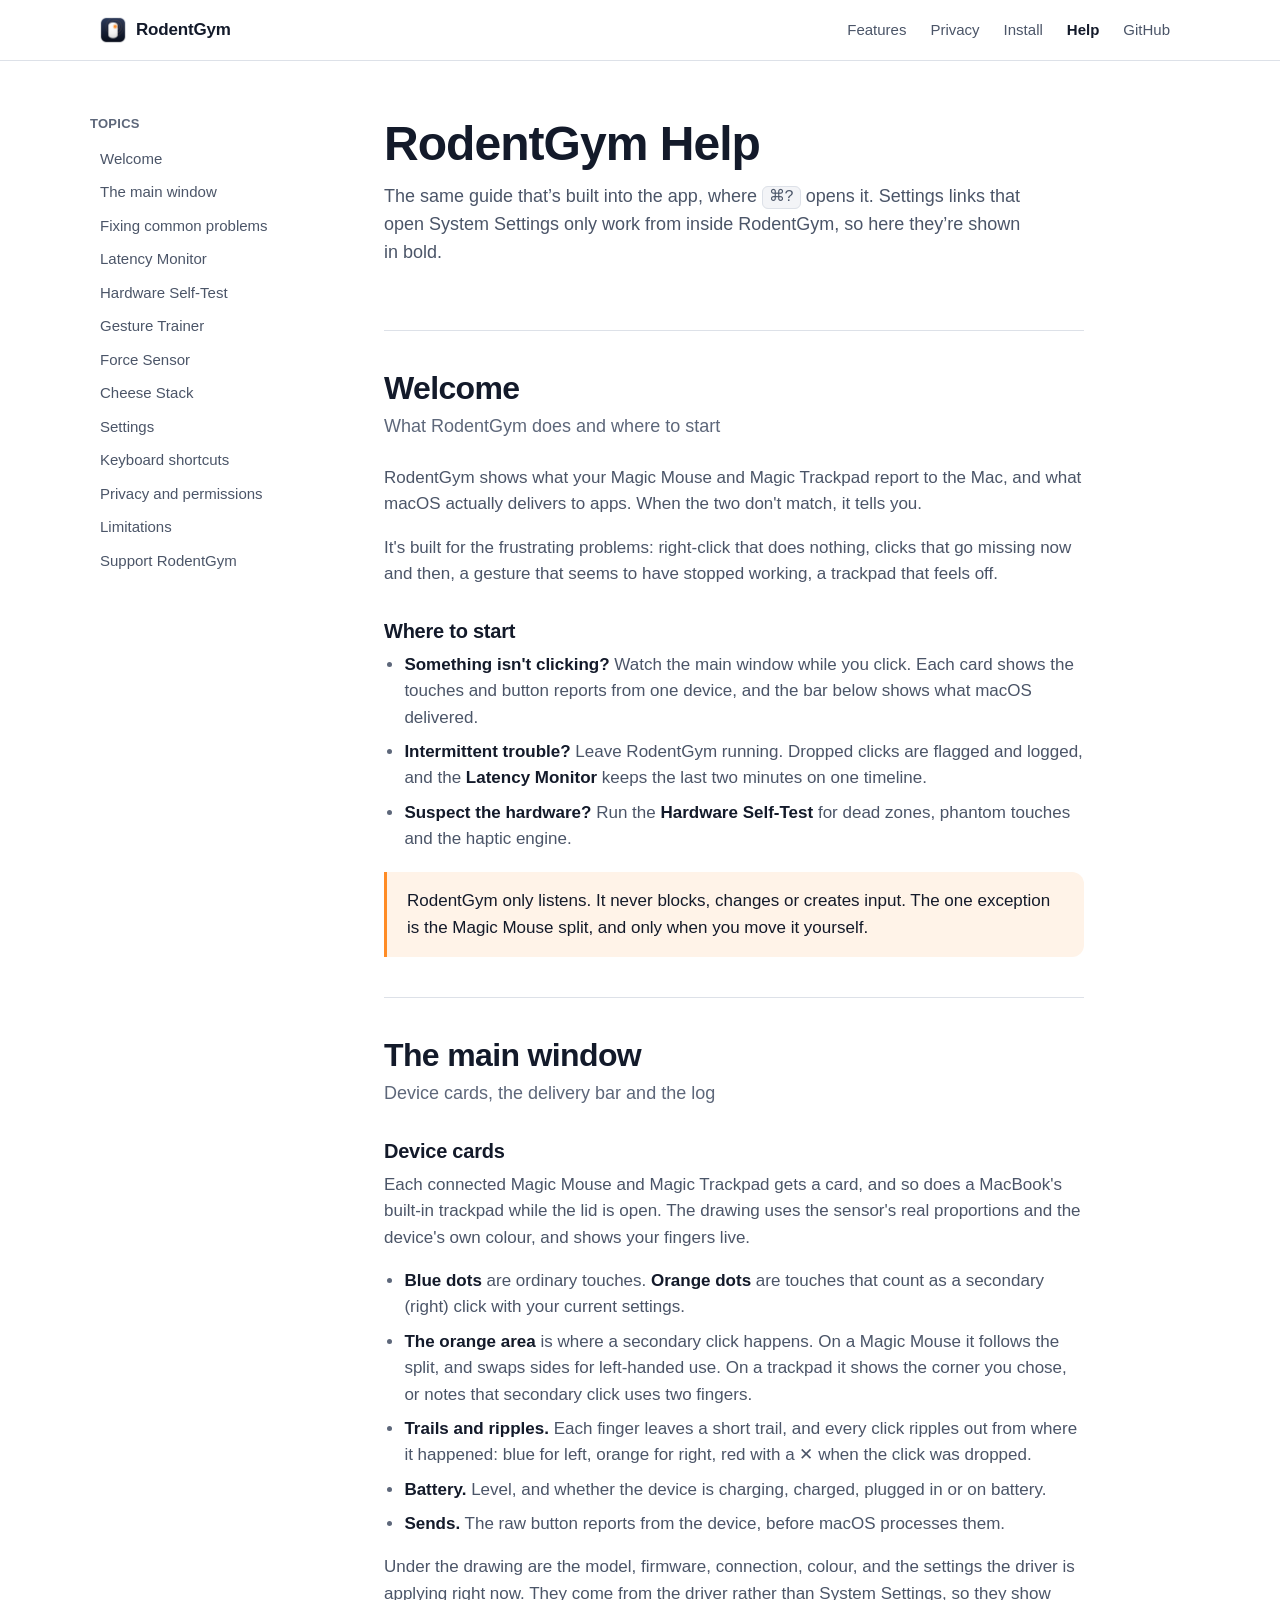
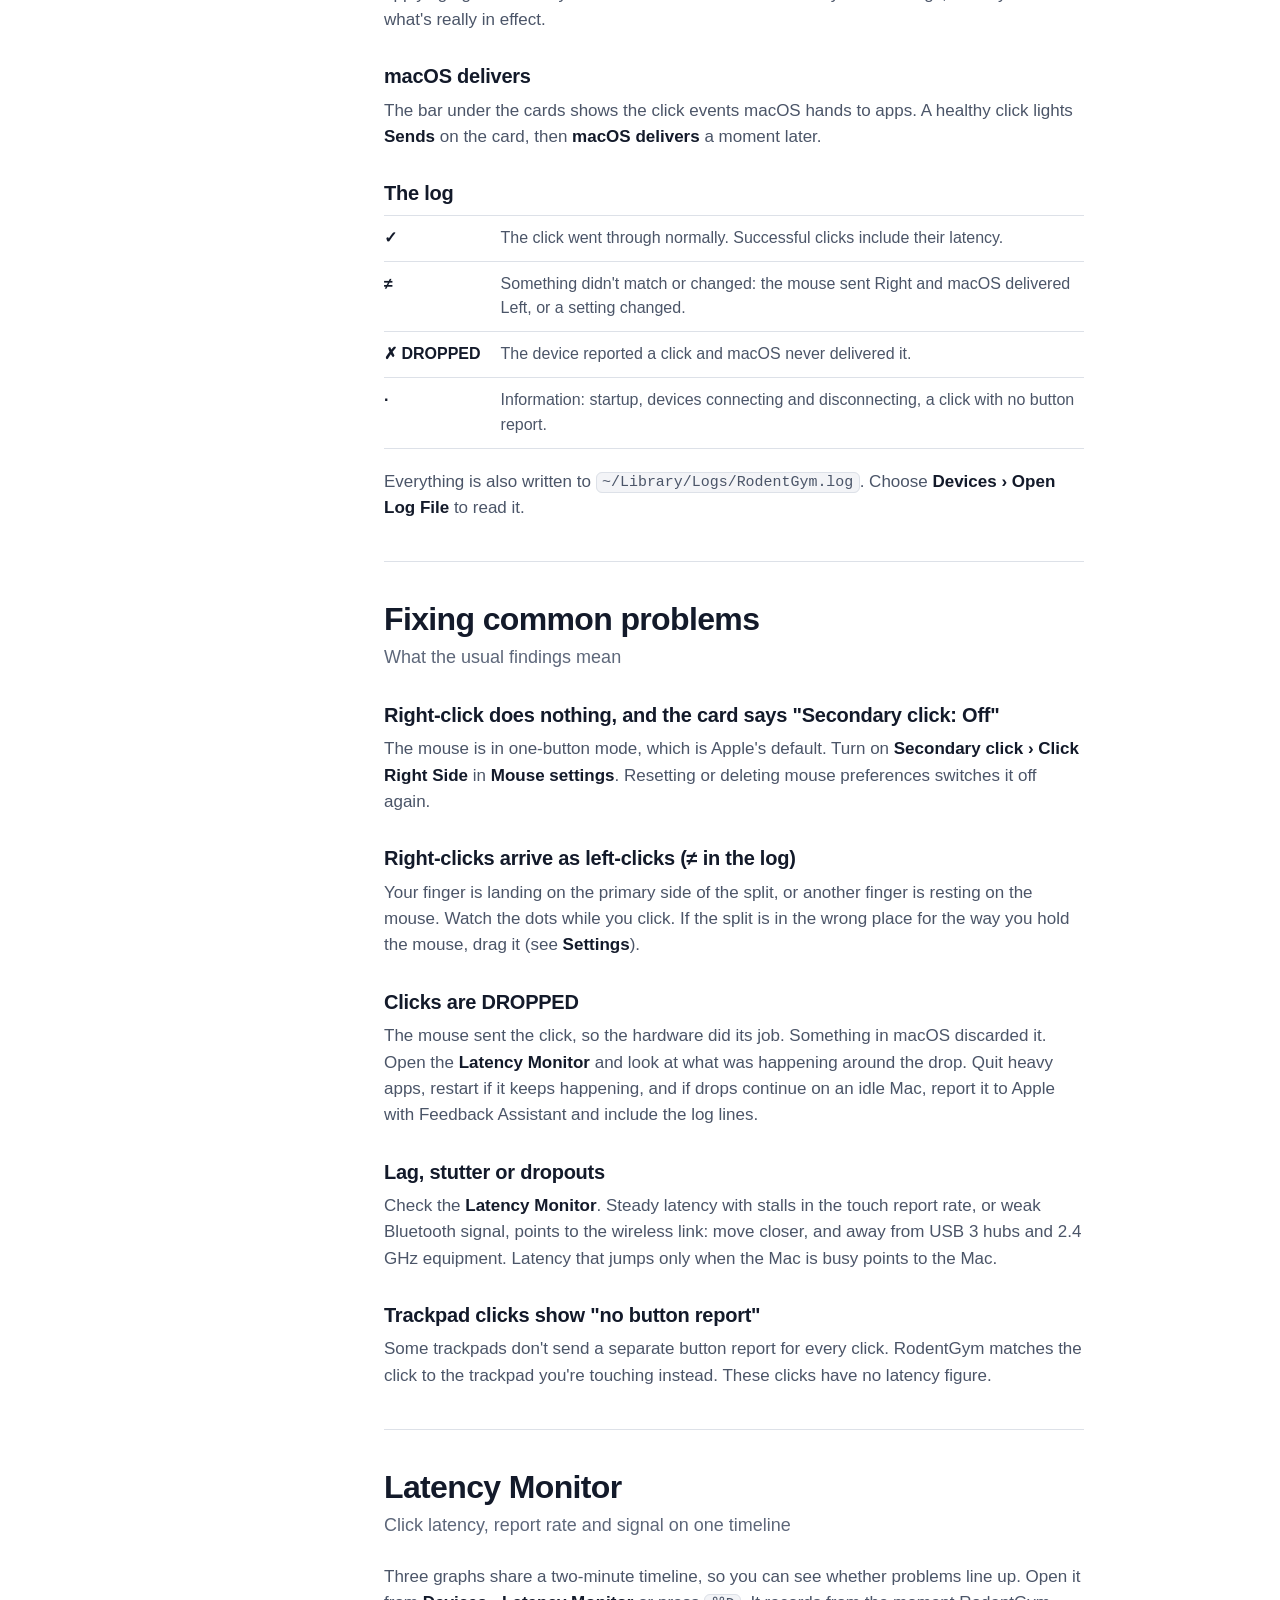
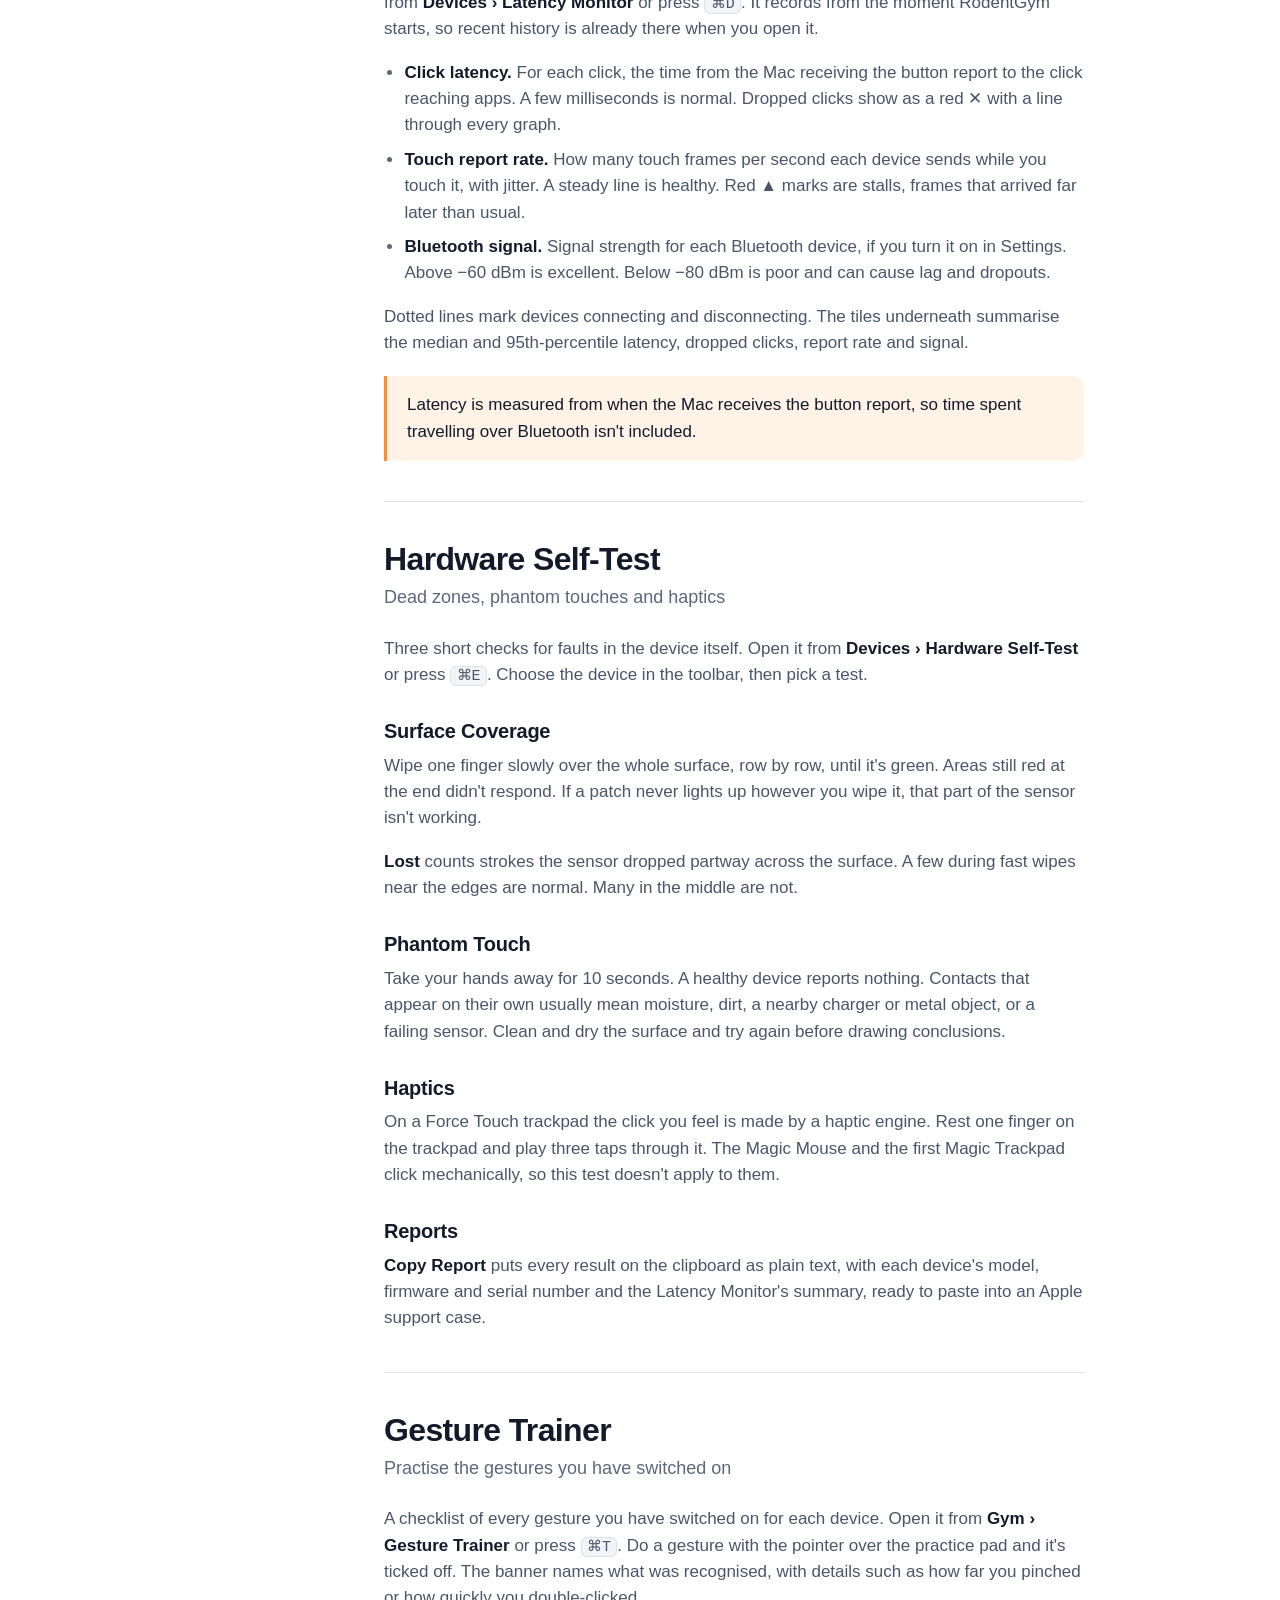
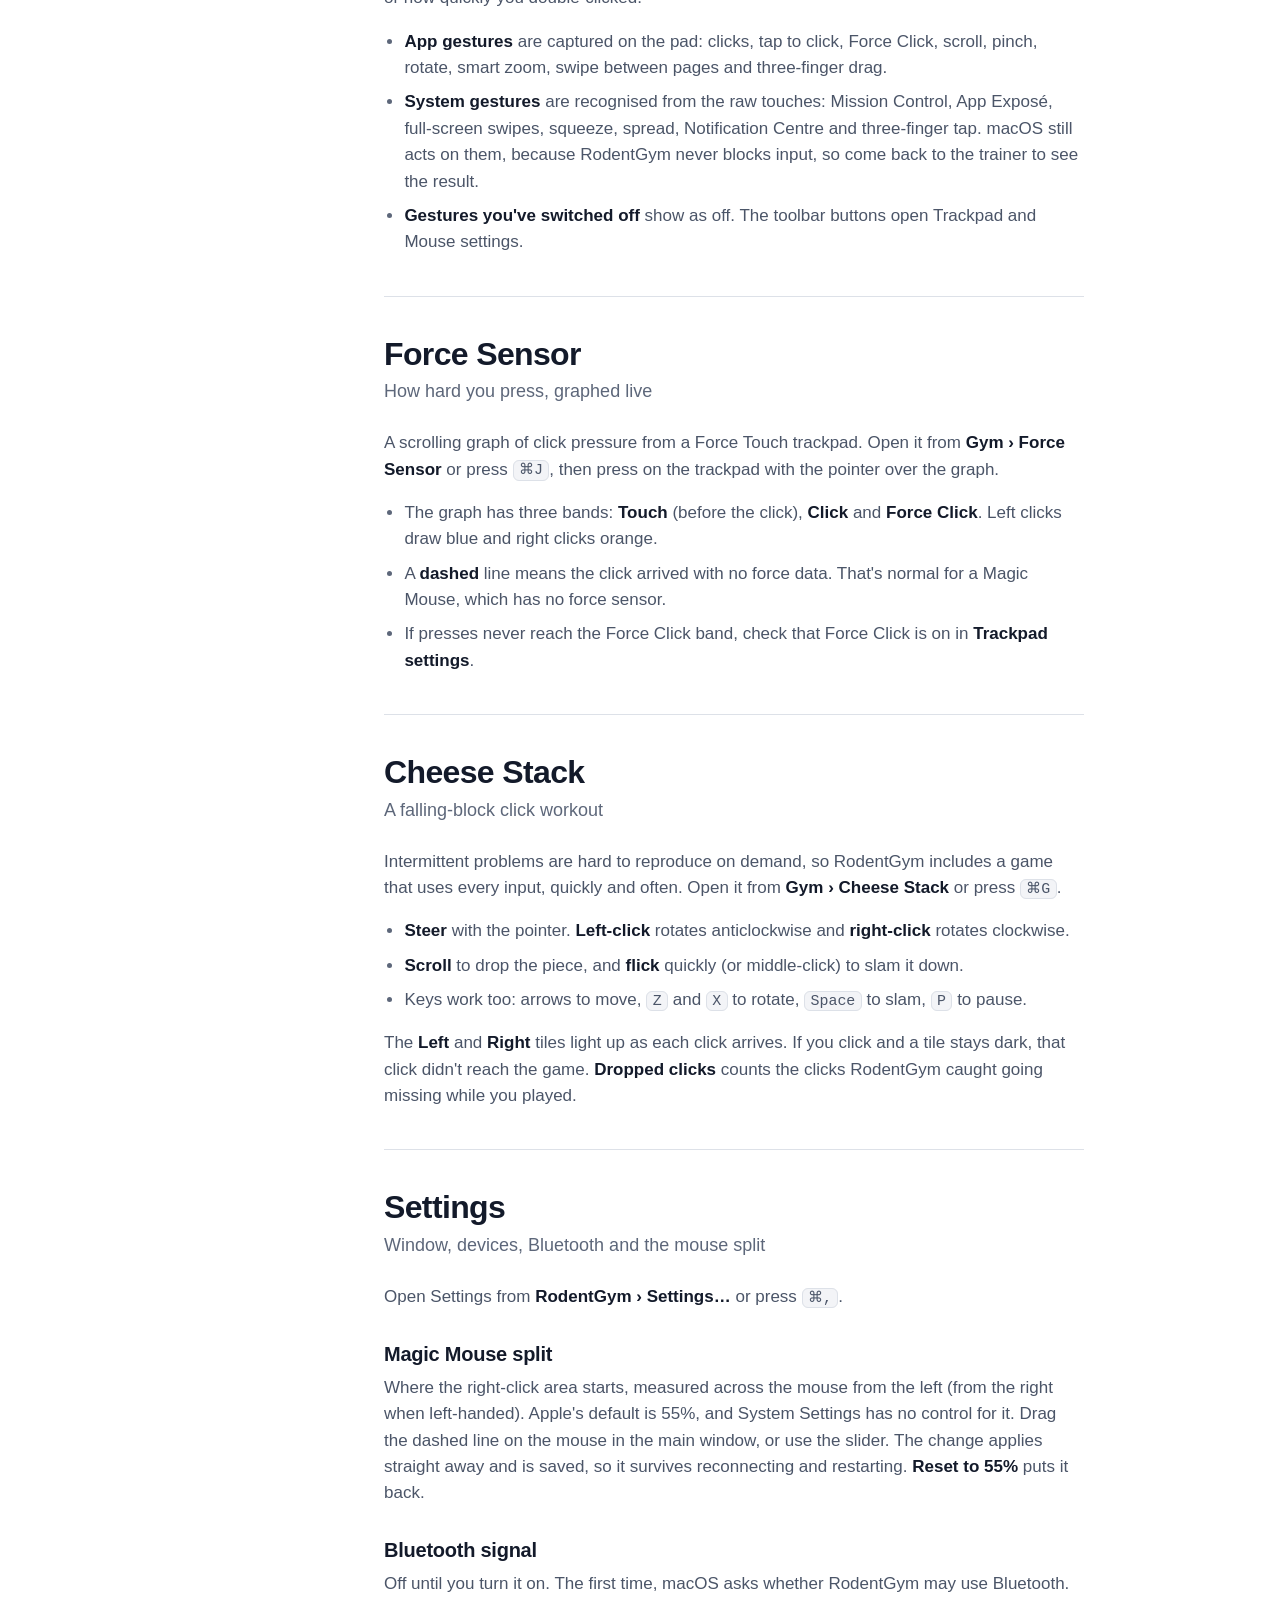
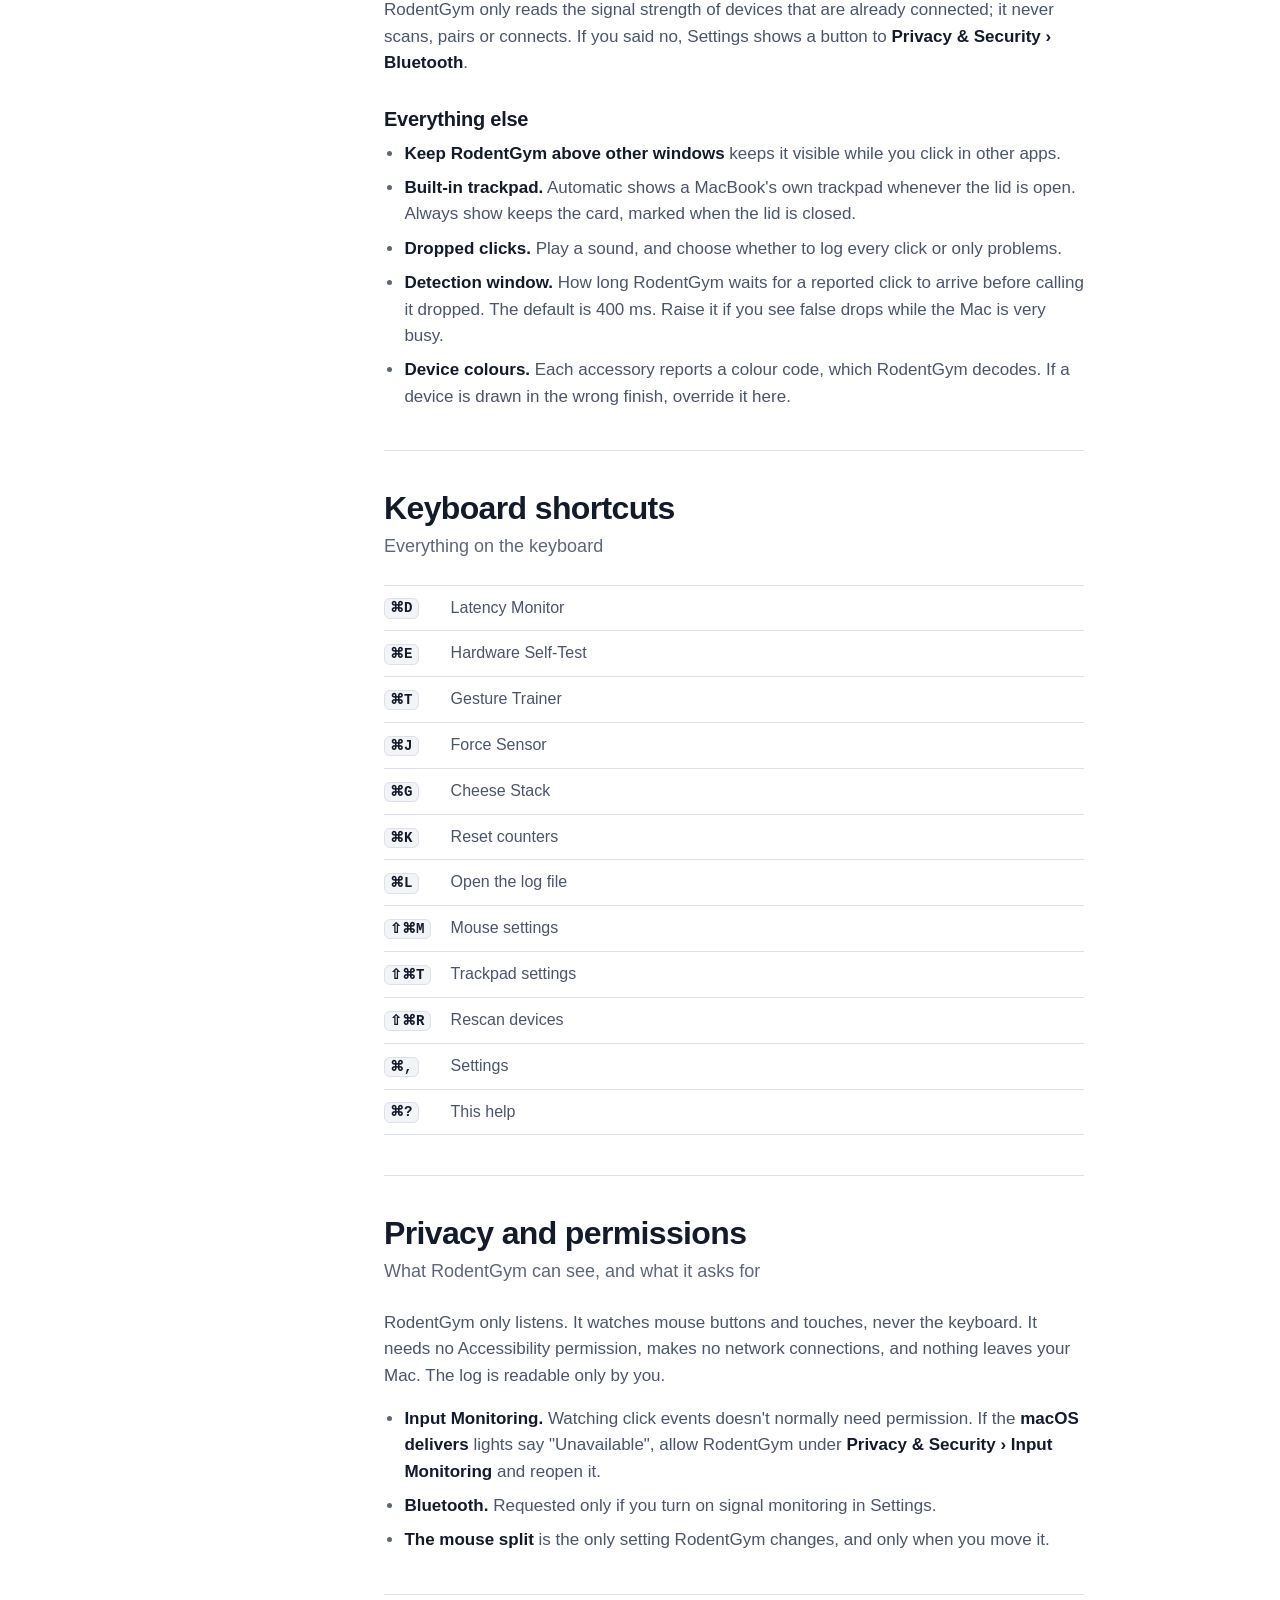
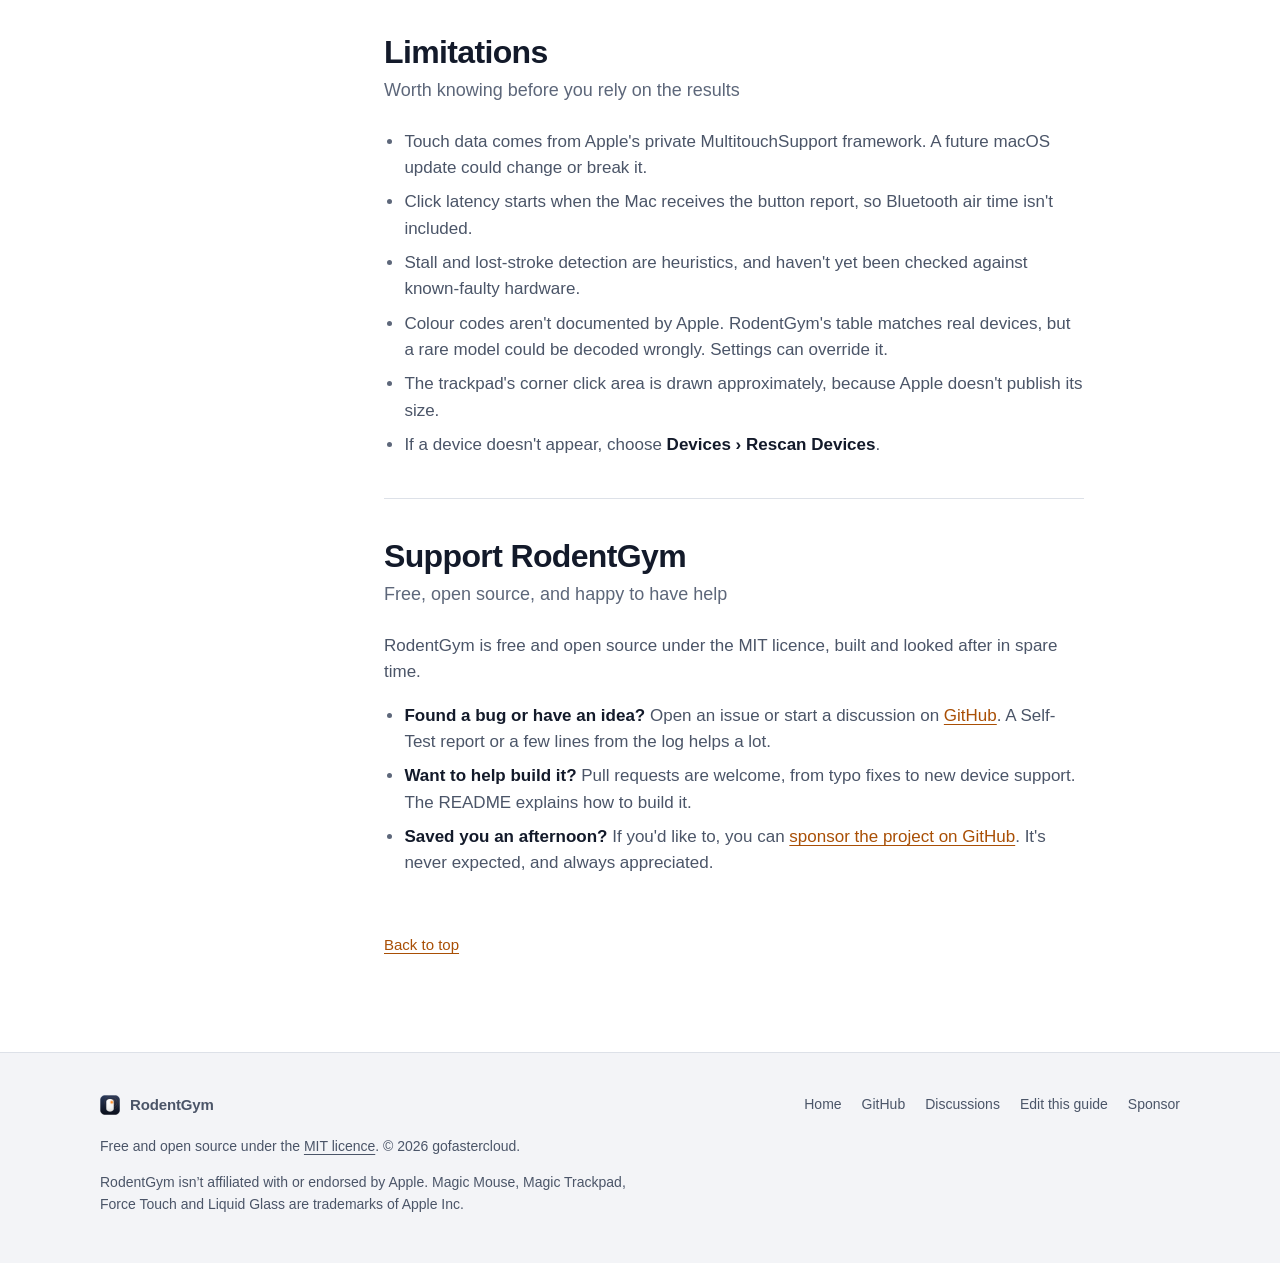
==== docs/help.html @ ac690710 "Website for GitHub Pages - docs/index.html: the landing page, light and dark, built around the windo" ====
<!doctype html>
<!-- Generated by scripts/build_help_page.py from Resources/Help.md. Edit Help.md, then run the script. -->
<html lang="en-AU">
<head>
<meta charset="utf-8">
<meta name="viewport" content="width=device-width, initial-scale=1">
<title>RodentGym Help</title>
<meta name="description" content="The RodentGym user guide: the main window, fixing common Magic Mouse and Magic Trackpad problems, the Latency Monitor, Hardware Self-Test, settings and shortcuts.">
<link rel="canonical" href="https://gofastercloud.github.io/RodentGym/help.html">
<meta name="color-scheme" content="light dark">
<meta name="theme-color" content="#ffffff" media="(prefers-color-scheme: light)">
<meta name="theme-color" content="#0b111e" media="(prefers-color-scheme: dark)">
<link rel="icon" type="image/png" href="images/icon.png">
<link rel="apple-touch-icon" href="images/icon.png">
<meta property="og:type" content="website">
<meta property="og:site_name" content="RodentGym">
<meta property="og:title" content="RodentGym Help">
<meta property="og:description" content="The RodentGym user guide, the same one that's built into the app.">
<meta property="og:url" content="https://gofastercloud.github.io/RodentGym/help.html">
<meta property="og:image" content="https://gofastercloud.github.io/RodentGym/images/help-light.png">
<meta property="og:locale" content="en_AU">
<meta name="twitter:card" content="summary_large_image">
<meta name="twitter:title" content="RodentGym Help">
<meta name="twitter:description" content="The RodentGym user guide, the same one that's built into the app.">
<meta name="twitter:image" content="https://gofastercloud.github.io/RodentGym/images/help-light.png">
<link rel="stylesheet" href="style.css">
</head>
<body>
<a class="skip" href="#guide">Skip to the guide</a>

<header class="site-header">
  <div class="wrap">
    <a class="brand" href="./" aria-label="RodentGym home">
      <img src="images/icon.png" alt="" width="30" height="30">
      <span>RodentGym</span>
    </a>
    <nav class="site-nav" aria-label="Main">
      <ul>
        <li class="wide-only"><a href="./#features">Features</a></li>
        <li class="wide-only"><a href="./#privacy">Privacy</a></li>
        <li class="wide-only"><a href="./#install">Install</a></li>
        <li><a href="help.html" aria-current="page">Help</a></li>
        <li><a href="https://github.com/gofastercloud/RodentGym">GitHub</a></li>
      </ul>
    </nav>
  </div>
</header>

<main id="top">
<div class="wrap help-layout">
<div class="help-intro">
<h1>RodentGym Help</h1>
<p>The same guide that&rsquo;s built into the app, where <kbd>&#x2318;?</kbd> opens it. Settings links that open System Settings only work from inside RodentGym, so here they&rsquo;re shown in bold.</p>
</div>

<nav class="toc" aria-labelledby="toc-title">
<h2 id="toc-title">Topics</h2>
<ol>
<li><a href="#welcome">Welcome</a></li>
<li><a href="#the-main-window">The main window</a></li>
<li><a href="#fixing-common-problems">Fixing common problems</a></li>
<li><a href="#latency-monitor">Latency Monitor</a></li>
<li><a href="#hardware-self-test">Hardware Self-Test</a></li>
<li><a href="#gesture-trainer">Gesture Trainer</a></li>
<li><a href="#force-sensor">Force Sensor</a></li>
<li><a href="#cheese-stack">Cheese Stack</a></li>
<li><a href="#settings">Settings</a></li>
<li><a href="#keyboard-shortcuts">Keyboard shortcuts</a></li>
<li><a href="#privacy-and-permissions">Privacy and permissions</a></li>
<li><a href="#limitations">Limitations</a></li>
<li><a href="#support-rodentgym">Support RodentGym</a></li>
</ol>
</nav>

<div class="help-content" id="guide">
<section class="topic" id="welcome" aria-labelledby="welcome-title" data-symbol="computermouse">
<header>
<h2 id="welcome-title"><a class="heading-link" href="#welcome">Welcome</a></h2>
<p class="summary">What RodentGym does and where to start</p>
</header>
<p>RodentGym shows what your Magic Mouse and Magic Trackpad report to the Mac, and what macOS actually delivers to apps. When the two don't match, it tells you.</p>
<p>It's built for the frustrating problems: right-click that does nothing, clicks that go missing now and then, a gesture that seems to have stopped working, a trackpad that feels off.</p>
<h3 id="where-to-start"><a class="heading-link" href="#where-to-start">Where to start</a></h3>
<ul>
  <li><strong>Something isn't clicking?</strong> Watch the main window while you click. Each card shows the touches and button reports from one device, and the bar below shows what macOS delivered.</li>
  <li><strong>Intermittent trouble?</strong> Leave RodentGym running. Dropped clicks are flagged and logged, and the <strong>Latency Monitor</strong> keeps the last two minutes on one timeline.</li>
  <li><strong>Suspect the hardware?</strong> Run the <strong>Hardware Self-Test</strong> for dead zones, phantom touches and the haptic engine.</li>
</ul>
<aside class="callout"><p>RodentGym only listens. It never blocks, changes or creates input. The one exception is the Magic Mouse split, and only when you move it yourself.</p></aside>
</section>

<section class="topic" id="the-main-window" aria-labelledby="the-main-window-title" data-symbol="rectangle.3.group">
<header>
<h2 id="the-main-window-title"><a class="heading-link" href="#the-main-window">The main window</a></h2>
<p class="summary">Device cards, the delivery bar and the log</p>
</header>
<h3 id="device-cards"><a class="heading-link" href="#device-cards">Device cards</a></h3>
<p>Each connected Magic Mouse and Magic Trackpad gets a card, and so does a MacBook's built-in trackpad while the lid is open. The drawing uses the sensor's real proportions and the device's own colour, and shows your fingers live.</p>
<ul>
  <li><strong>Blue dots</strong> are ordinary touches. <strong>Orange dots</strong> are touches that count as a secondary (right) click with your current settings.</li>
  <li><strong>The orange area</strong> is where a secondary click happens. On a Magic Mouse it follows the split, and swaps sides for left-handed use. On a trackpad it shows the corner you chose, or notes that secondary click uses two fingers.</li>
  <li><strong>Trails and ripples.</strong> Each finger leaves a short trail, and every click ripples out from where it happened: blue for left, orange for right, red with a ✕ when the click was dropped.</li>
  <li><strong>Battery.</strong> Level, and whether the device is charging, charged, plugged in or on battery.</li>
  <li><strong>Sends.</strong> The raw button reports from the device, before macOS processes them.</li>
</ul>
<p>Under the drawing are the model, firmware, connection, colour, and the settings the driver is applying right now. They come from the driver rather than System Settings, so they show what's really in effect.</p>
<h3 id="macos-delivers"><a class="heading-link" href="#macos-delivers">macOS delivers</a></h3>
<p>The bar under the cards shows the click events macOS hands to apps. A healthy click lights <strong>Sends</strong> on the card, then <strong>macOS delivers</strong> a moment later.</p>
<h3 id="the-log"><a class="heading-link" href="#the-log">The log</a></h3>
<table class="rows">
  <tr><th scope="row">✓</th><td>The click went through normally. Successful clicks include their latency.</td></tr>
  <tr><th scope="row">≠</th><td>Something didn't match or changed: the mouse sent Right and macOS delivered Left, or a setting changed.</td></tr>
  <tr><th scope="row">✗ DROPPED</th><td>The device reported a click and macOS never delivered it.</td></tr>
  <tr><th scope="row">·</th><td>Information: startup, devices connecting and disconnecting, a click with no button report.</td></tr>
</table>
<p>Everything is also written to <code>~/Library/Logs/RodentGym.log</code>. Choose <strong>Devices › Open Log File</strong> to read it.</p>
</section>

<section class="topic" id="fixing-common-problems" aria-labelledby="fixing-common-problems-title" data-symbol="stethoscope">
<header>
<h2 id="fixing-common-problems-title"><a class="heading-link" href="#fixing-common-problems">Fixing common problems</a></h2>
<p class="summary">What the usual findings mean</p>
</header>
<h3 id="right-click-does-nothing-and-the"><a class="heading-link" href="#right-click-does-nothing-and-the">Right-click does nothing, and the card says "Secondary click: Off"</a></h3>
<p>The mouse is in one-button mode, which is Apple's default. Turn on <strong>Secondary click › Click Right Side</strong> in <strong>Mouse settings</strong>. Resetting or deleting mouse preferences switches it off again.</p>
<h3 id="right-clicks-arrive-as-left-clicks"><a class="heading-link" href="#right-clicks-arrive-as-left-clicks">Right-clicks arrive as left-clicks (≠ in the log)</a></h3>
<p>Your finger is landing on the primary side of the split, or another finger is resting on the mouse. Watch the dots while you click. If the split is in the wrong place for the way you hold the mouse, drag it (see <strong>Settings</strong>).</p>
<h3 id="clicks-are-dropped"><a class="heading-link" href="#clicks-are-dropped">Clicks are DROPPED</a></h3>
<p>The mouse sent the click, so the hardware did its job. Something in macOS discarded it. Open the <strong>Latency Monitor</strong> and look at what was happening around the drop. Quit heavy apps, restart if it keeps happening, and if drops continue on an idle Mac, report it to Apple with Feedback Assistant and include the log lines.</p>
<h3 id="lag-stutter-or-dropouts"><a class="heading-link" href="#lag-stutter-or-dropouts">Lag, stutter or dropouts</a></h3>
<p>Check the <strong>Latency Monitor</strong>. Steady latency with stalls in the touch report rate, or weak Bluetooth signal, points to the wireless link: move closer, and away from USB 3 hubs and 2.4 GHz equipment. Latency that jumps only when the Mac is busy points to the Mac.</p>
<h3 id="trackpad-clicks-show-no-button-report"><a class="heading-link" href="#trackpad-clicks-show-no-button-report">Trackpad clicks show "no button report"</a></h3>
<p>Some trackpads don't send a separate button report for every click. RodentGym matches the click to the trackpad you're touching instead. These clicks have no latency figure.</p>
</section>

<section class="topic" id="latency-monitor" aria-labelledby="latency-monitor-title" data-symbol="waveform.path.ecg">
<header>
<h2 id="latency-monitor-title"><a class="heading-link" href="#latency-monitor">Latency Monitor</a></h2>
<p class="summary">Click latency, report rate and signal on one timeline</p>
</header>
<p>Three graphs share a two-minute timeline, so you can see whether problems line up. Open it from <strong>Devices › Latency Monitor</strong> or press <code>⌘D</code>. It records from the moment RodentGym starts, so recent history is already there when you open it.</p>
<ul>
  <li><strong>Click latency.</strong> For each click, the time from the Mac receiving the button report to the click reaching apps. A few milliseconds is normal. Dropped clicks show as a red ✕ with a line through every graph.</li>
  <li><strong>Touch report rate.</strong> How many touch frames per second each device sends while you touch it, with jitter. A steady line is healthy. Red ▲ marks are stalls, frames that arrived far later than usual.</li>
  <li><strong>Bluetooth signal.</strong> Signal strength for each Bluetooth device, if you turn it on in Settings. Above −60 dBm is excellent. Below −80 dBm is poor and can cause lag and dropouts.</li>
</ul>
<p>Dotted lines mark devices connecting and disconnecting. The tiles underneath summarise the median and 95th-percentile latency, dropped clicks, report rate and signal.</p>
<aside class="callout"><p>Latency is measured from when the Mac receives the button report, so time spent travelling over Bluetooth isn't included.</p></aside>
</section>

<section class="topic" id="hardware-self-test" aria-labelledby="hardware-self-test-title" data-symbol="checkmark.seal">
<header>
<h2 id="hardware-self-test-title"><a class="heading-link" href="#hardware-self-test">Hardware Self-Test</a></h2>
<p class="summary">Dead zones, phantom touches and haptics</p>
</header>
<p>Three short checks for faults in the device itself. Open it from <strong>Devices › Hardware Self-Test</strong> or press <code>⌘E</code>. Choose the device in the toolbar, then pick a test.</p>
<h3 id="surface-coverage"><a class="heading-link" href="#surface-coverage">Surface Coverage</a></h3>
<p>Wipe one finger slowly over the whole surface, row by row, until it's green. Areas still red at the end didn't respond. If a patch never lights up however you wipe it, that part of the sensor isn't working.</p>
<p><strong>Lost</strong> counts strokes the sensor dropped partway across the surface. A few during fast wipes near the edges are normal. Many in the middle are not.</p>
<h3 id="phantom-touch"><a class="heading-link" href="#phantom-touch">Phantom Touch</a></h3>
<p>Take your hands away for 10 seconds. A healthy device reports nothing. Contacts that appear on their own usually mean moisture, dirt, a nearby charger or metal object, or a failing sensor. Clean and dry the surface and try again before drawing conclusions.</p>
<h3 id="haptics"><a class="heading-link" href="#haptics">Haptics</a></h3>
<p>On a Force Touch trackpad the click you feel is made by a haptic engine. Rest one finger on the trackpad and play three taps through it. The Magic Mouse and the first Magic Trackpad click mechanically, so this test doesn't apply to them.</p>
<h3 id="reports"><a class="heading-link" href="#reports">Reports</a></h3>
<p><strong>Copy Report</strong> puts every result on the clipboard as plain text, with each device's model, firmware and serial number and the Latency Monitor's summary, ready to paste into an Apple support case.</p>
</section>

<section class="topic" id="gesture-trainer" aria-labelledby="gesture-trainer-title" data-symbol="hand.draw">
<header>
<h2 id="gesture-trainer-title"><a class="heading-link" href="#gesture-trainer">Gesture Trainer</a></h2>
<p class="summary">Practise the gestures you have switched on</p>
</header>
<p>A checklist of every gesture you have switched on for each device. Open it from <strong>Gym › Gesture Trainer</strong> or press <code>⌘T</code>. Do a gesture with the pointer over the practice pad and it's ticked off. The banner names what was recognised, with details such as how far you pinched or how quickly you double-clicked.</p>
<ul>
  <li><strong>App gestures</strong> are captured on the pad: clicks, tap to click, Force Click, scroll, pinch, rotate, smart zoom, swipe between pages and three-finger drag.</li>
  <li><strong>System gestures</strong> are recognised from the raw touches: Mission Control, App Exposé, full-screen swipes, squeeze, spread, Notification Centre and three-finger tap. macOS still acts on them, because RodentGym never blocks input, so come back to the trainer to see the result.</li>
  <li><strong>Gestures you've switched off</strong> show as off. The toolbar buttons open Trackpad and Mouse settings.</li>
</ul>
</section>

<section class="topic" id="force-sensor" aria-labelledby="force-sensor-title" data-symbol="gauge.with.dots.needle.67percent">
<header>
<h2 id="force-sensor-title"><a class="heading-link" href="#force-sensor">Force Sensor</a></h2>
<p class="summary">How hard you press, graphed live</p>
</header>
<p>A scrolling graph of click pressure from a Force Touch trackpad. Open it from <strong>Gym › Force Sensor</strong> or press <code>⌘J</code>, then press on the trackpad with the pointer over the graph.</p>
<ul>
  <li>The graph has three bands: <strong>Touch</strong> (before the click), <strong>Click</strong> and <strong>Force Click</strong>. Left clicks draw blue and right clicks orange.</li>
  <li>A <strong>dashed</strong> line means the click arrived with no force data. That's normal for a Magic Mouse, which has no force sensor.</li>
  <li>If presses never reach the Force Click band, check that Force Click is on in <strong>Trackpad settings</strong>.</li>
</ul>
</section>

<section class="topic" id="cheese-stack" aria-labelledby="cheese-stack-title" data-symbol="gamecontroller">
<header>
<h2 id="cheese-stack-title"><a class="heading-link" href="#cheese-stack">Cheese Stack</a></h2>
<p class="summary">A falling-block click workout</p>
</header>
<p>Intermittent problems are hard to reproduce on demand, so RodentGym includes a game that uses every input, quickly and often. Open it from <strong>Gym › Cheese Stack</strong> or press <code>⌘G</code>.</p>
<ul>
  <li><strong>Steer</strong> with the pointer. <strong>Left-click</strong> rotates anticlockwise and <strong>right-click</strong> rotates clockwise.</li>
  <li><strong>Scroll</strong> to drop the piece, and <strong>flick</strong> quickly (or middle-click) to slam it down.</li>
  <li>Keys work too: arrows to move, <code>Z</code> and <code>X</code> to rotate, <code>Space</code> to slam, <code>P</code> to pause.</li>
</ul>
<p>The <strong>Left</strong> and <strong>Right</strong> tiles light up as each click arrives. If you click and a tile stays dark, that click didn't reach the game. <strong>Dropped clicks</strong> counts the clicks RodentGym caught going missing while you played.</p>
</section>

<section class="topic" id="settings" aria-labelledby="settings-title" data-symbol="gearshape">
<header>
<h2 id="settings-title"><a class="heading-link" href="#settings">Settings</a></h2>
<p class="summary">Window, devices, Bluetooth and the mouse split</p>
</header>
<p>Open Settings from <strong>RodentGym › Settings…</strong> or press <code>⌘,</code>.</p>
<h3 id="magic-mouse-split"><a class="heading-link" href="#magic-mouse-split">Magic Mouse split</a></h3>
<p>Where the right-click area starts, measured across the mouse from the left (from the right when left-handed). Apple's default is 55%, and System Settings has no control for it. Drag the dashed line on the mouse in the main window, or use the slider. The change applies straight away and is saved, so it survives reconnecting and restarting. <strong>Reset to 55%</strong> puts it back.</p>
<h3 id="bluetooth-signal"><a class="heading-link" href="#bluetooth-signal">Bluetooth signal</a></h3>
<p>Off until you turn it on. The first time, macOS asks whether RodentGym may use Bluetooth. RodentGym only reads the signal strength of devices that are already connected; it never scans, pairs or connects. If you said no, Settings shows a button to <strong>Privacy &amp; Security › Bluetooth</strong>.</p>
<h3 id="everything-else"><a class="heading-link" href="#everything-else">Everything else</a></h3>
<ul>
  <li><strong>Keep RodentGym above other windows</strong> keeps it visible while you click in other apps.</li>
  <li><strong>Built-in trackpad.</strong> Automatic shows a MacBook's own trackpad whenever the lid is open. Always show keeps the card, marked when the lid is closed.</li>
  <li><strong>Dropped clicks.</strong> Play a sound, and choose whether to log every click or only problems.</li>
  <li><strong>Detection window.</strong> How long RodentGym waits for a reported click to arrive before calling it dropped. The default is 400 ms. Raise it if you see false drops while the Mac is very busy.</li>
  <li><strong>Device colours.</strong> Each accessory reports a colour code, which RodentGym decodes. If a device is drawn in the wrong finish, override it here.</li>
</ul>
</section>

<section class="topic" id="keyboard-shortcuts" aria-labelledby="keyboard-shortcuts-title" data-symbol="command">
<header>
<h2 id="keyboard-shortcuts-title"><a class="heading-link" href="#keyboard-shortcuts">Keyboard shortcuts</a></h2>
<p class="summary">Everything on the keyboard</p>
</header>
<table class="rows">
  <tr><th scope="row"><code>⌘D</code></th><td>Latency Monitor</td></tr>
  <tr><th scope="row"><code>⌘E</code></th><td>Hardware Self-Test</td></tr>
  <tr><th scope="row"><code>⌘T</code></th><td>Gesture Trainer</td></tr>
  <tr><th scope="row"><code>⌘J</code></th><td>Force Sensor</td></tr>
  <tr><th scope="row"><code>⌘G</code></th><td>Cheese Stack</td></tr>
  <tr><th scope="row"><code>⌘K</code></th><td>Reset counters</td></tr>
  <tr><th scope="row"><code>⌘L</code></th><td>Open the log file</td></tr>
  <tr><th scope="row"><code>⇧⌘M</code></th><td>Mouse settings</td></tr>
  <tr><th scope="row"><code>⇧⌘T</code></th><td>Trackpad settings</td></tr>
  <tr><th scope="row"><code>⇧⌘R</code></th><td>Rescan devices</td></tr>
  <tr><th scope="row"><code>⌘,</code></th><td>Settings</td></tr>
  <tr><th scope="row"><code>⌘?</code></th><td>This help</td></tr>
</table>
</section>

<section class="topic" id="privacy-and-permissions" aria-labelledby="privacy-and-permissions-title" data-symbol="lock.shield">
<header>
<h2 id="privacy-and-permissions-title"><a class="heading-link" href="#privacy-and-permissions">Privacy and permissions</a></h2>
<p class="summary">What RodentGym can see, and what it asks for</p>
</header>
<p>RodentGym only listens. It watches mouse buttons and touches, never the keyboard. It needs no Accessibility permission, makes no network connections, and nothing leaves your Mac. The log is readable only by you.</p>
<ul>
  <li><strong>Input Monitoring.</strong> Watching click events doesn't normally need permission. If the <strong>macOS delivers</strong> lights say "Unavailable", allow RodentGym under <strong>Privacy &amp; Security › Input Monitoring</strong> and reopen it.</li>
  <li><strong>Bluetooth.</strong> Requested only if you turn on signal monitoring in Settings.</li>
  <li><strong>The mouse split</strong> is the only setting RodentGym changes, and only when you move it.</li>
</ul>
</section>

<section class="topic" id="limitations" aria-labelledby="limitations-title" data-symbol="info.circle">
<header>
<h2 id="limitations-title"><a class="heading-link" href="#limitations">Limitations</a></h2>
<p class="summary">Worth knowing before you rely on the results</p>
</header>
<ul>
  <li>Touch data comes from Apple's private MultitouchSupport framework. A future macOS update could change or break it.</li>
  <li>Click latency starts when the Mac receives the button report, so Bluetooth air time isn't included.</li>
  <li>Stall and lost-stroke detection are heuristics, and haven't yet been checked against known-faulty hardware.</li>
  <li>Colour codes aren't documented by Apple. RodentGym's table matches real devices, but a rare model could be decoded wrongly. Settings can override it.</li>
  <li>The trackpad's corner click area is drawn approximately, because Apple doesn't publish its size.</li>
  <li>If a device doesn't appear, choose <strong>Devices › Rescan Devices</strong>.</li>
</ul>
</section>

<section class="topic" id="support-rodentgym" aria-labelledby="support-rodentgym-title" data-symbol="heart">
<header>
<h2 id="support-rodentgym-title"><a class="heading-link" href="#support-rodentgym">Support RodentGym</a></h2>
<p class="summary">Free, open source, and happy to have help</p>
</header>
<p>RodentGym is free and open source under the MIT licence, built and looked after in spare time.</p>
<ul>
  <li><strong>Found a bug or have an idea?</strong> Open an issue or start a discussion on <a href="https://github.com/gofastercloud/RodentGym">GitHub</a>. A Self-Test report or a few lines from the log helps a lot.</li>
  <li><strong>Want to help build it?</strong> Pull requests are welcome, from typo fixes to new device support. The README explains how to build it.</li>
  <li><strong>Saved you an afternoon?</strong> If you'd like to, you can <a href="https://github.com/sponsors/gofastercloud">sponsor the project on GitHub</a>. It's never expected, and always appreciated.</li>
</ul>
</section>
<p class="back-top"><a href="#top">Back to top</a></p>
</div>
</div>
</main>

<footer class="site-footer">
  <div class="wrap">
    <div class="footer-top">
      <a class="brand" href="./">
        <img src="images/icon.png" alt="" width="24" height="24" loading="lazy">
        <span>RodentGym</span>
      </a>
      <nav aria-label="Footer">
        <ul>
          <li><a href="./">Home</a></li>
          <li><a href="https://github.com/gofastercloud/RodentGym">GitHub</a></li>
          <li><a href="https://github.com/gofastercloud/RodentGym/discussions">Discussions</a></li>
          <li><a href="https://github.com/gofastercloud/RodentGym/blob/main/Resources/Help.md">Edit this guide</a></li>
          <li><a href="https://github.com/sponsors/gofastercloud">Sponsor</a></li>
        </ul>
      </nav>
    </div>
    <p>Free and open source under the <a href="https://github.com/gofastercloud/RodentGym/blob/main/LICENSE">MIT licence</a>. &copy; 2026 gofastercloud.</p>
    <p>RodentGym isn&rsquo;t affiliated with or endorsed by Apple. Magic Mouse, Magic Trackpad, Force Touch and Liquid Glass are trademarks of Apple Inc.</p>
  </div>
</footer>
</body>
</html>
---- docs/style.css ----
/* RodentGym website. Palette taken from the app icon: navy squircle, orange touch. */

:root {
  color-scheme: light dark;

  --bg: #ffffff;
  --bg-soft: #f3f4f7;
  --surface: #ffffff;
  --text: #131a2a;
  --text-2: #4b5568;
  --text-3: #5d677a;
  --line: #dde1e8;
  --line-strong: #c6ccd7;

  --navy: #1d2945;
  --navy-text: #ffffff;
  --accent: #ff8c26;          /* decoration only: dots, rules */
  --accent-ink: #a94f05;      /* orange that passes AA as text */
  --accent-wash: #fff3e8;
  --focus: #a94f05;

  --ok: #34c759;
  --ok-ink: #062b12;
  --bad: #d92d20;
  --warn: #c25a00;

  --code-bg: #0f1626;
  --code-text: #e6e9f0;
  --code-dim: #9aa5bb;

  --win: #ffffff;             /* screenshot window background, for crops */
  --shadow: 0 1px 2px rgb(19 26 42 / 0.06), 0 8px 28px rgb(19 26 42 / 0.10);

  --font: -apple-system, BlinkMacSystemFont, "SF Pro Text", "SF Pro Display", "Helvetica Neue", "Segoe UI", Roboto, Helvetica, Arial, sans-serif, "Apple Color Emoji";
  --mono: ui-monospace, "SF Mono", SFMono-Regular, Menlo, Consolas, "Liberation Mono", monospace;

  --gutter: clamp(16px, 4vw, 32px);
  --wide: 1080px;
  --text-width: 640px;
  --radius: 18px;
}

@media (prefers-color-scheme: dark) {
  :root {
    --bg: #0b111e;
    --bg-soft: #121a2b;
    --surface: #172034;
    --text: #eef1f6;
    --text-2: #aeb6c6;
    --text-3: #949db0;
    --line: #253049;
    --line-strong: #34405c;

    --navy: #ff9640;
    --navy-text: #0b111e;
    --accent-ink: #ffa458;
    --accent-wash: #2a1a0e;
    --focus: #ffa458;

    --bad: #ff6b5e;
    --warn: #ffa458;

    --code-bg: #060a13;

    --win: #1e1e1e;
    --shadow: 0 1px 2px rgb(0 0 0 / 0.4), 0 10px 30px rgb(0 0 0 / 0.35);
  }
}

/* ---------- Base ---------- */

*, *::before, *::after { box-sizing: border-box; }

html {
  -webkit-text-size-adjust: 100%;
  text-size-adjust: 100%;
  background: var(--bg);
}

@media (prefers-reduced-motion: no-preference) {
  html { scroll-behavior: smooth; }
}

body {
  margin: 0;
  background: var(--bg);
  color: var(--text);
  font-family: var(--font);
  font-size: 17px;
  line-height: 1.55;
  -webkit-font-smoothing: antialiased;
  -moz-osx-font-smoothing: grayscale;
  overflow-wrap: break-word;
}

img { max-width: 100%; height: auto; display: block; }
picture { display: contents; }

h1, h2, h3, h4 {
  margin: 0;
  line-height: 1.12;
  letter-spacing: -0.02em;
  font-weight: 700;
  text-wrap: balance;
}

p { margin: 0 0 1em; }
p:last-child { margin-bottom: 0; }

a {
  color: var(--accent-ink);
  text-decoration: underline;
  text-decoration-thickness: 1px;
  text-underline-offset: 0.18em;
}
a:hover { text-decoration-thickness: 2px; }

:focus-visible {
  outline: 2px solid var(--focus);
  outline-offset: 3px;
  border-radius: 6px;
}

code, kbd {
  font-family: var(--mono);
  font-size: 0.88em;
  background: var(--bg-soft);
  border: 1px solid var(--line);
  border-radius: 6px;
  padding: 0.08em 0.36em;
  white-space: nowrap;
}

strong { font-weight: 650; }

.skip {
  position: absolute;
  left: 16px;
  top: -100px;
  z-index: 10;
  background: var(--surface);
  color: var(--text);
  padding: 10px 14px;
  border-radius: 10px;
  box-shadow: var(--shadow);
}
.skip:focus { top: 12px; }

.visually-hidden {
  position: absolute !important;
  width: 1px; height: 1px;
  padding: 0; margin: -1px;
  overflow: hidden;
  clip: rect(0 0 0 0);
  white-space: nowrap;
  border: 0;
}

.wrap {
  width: 100%;
  max-width: calc(var(--wide) + 2 * var(--gutter));
  margin-inline: auto;
  padding-inline: var(--gutter);
}

/* ---------- Header and footer ---------- */

.site-header {
  border-bottom: 1px solid var(--line);
  background: var(--bg);
}

.site-header .wrap {
  display: flex;
  align-items: center;
  justify-content: space-between;
  gap: 16px;
  min-height: 60px;
}

.brand {
  display: inline-flex;
  align-items: center;
  gap: 10px;
  color: var(--text);
  text-decoration: none;
  font-weight: 650;
  font-size: 17px;
  letter-spacing: -0.01em;
}
.brand img { width: 30px; height: 30px; margin: -2px; }

.site-nav ul {
  display: flex;
  gap: 4px;
  list-style: none;
  margin: 0;
  padding: 0;
}

.site-nav a {
  display: block;
  padding: 6px 10px;
  border-radius: 8px;
  color: var(--text-2);
  text-decoration: none;
  font-size: 15px;
}
.site-nav a:hover { color: var(--text); background: var(--bg-soft); }
.site-nav a[aria-current="page"] { color: var(--text); font-weight: 600; }

@media (max-width: 720px) {
  .site-nav .wide-only { display: none; }
  .site-nav a { padding: 6px 8px; }
}

.site-footer {
  border-top: 1px solid var(--line);
  background: var(--bg-soft);
  color: var(--text-2);
  font-size: 14px;
  padding-block: 40px 48px;
}

.site-footer .footer-top {
  display: flex;
  flex-wrap: wrap;
  align-items: center;
  justify-content: space-between;
  gap: 16px;
  margin-bottom: 20px;
}

.site-footer ul {
  display: flex;
  flex-wrap: wrap;
  gap: 4px 20px;
  list-style: none;
  margin: 0;
  padding: 0;
}

.site-footer a { color: var(--text-2); }
.site-footer nav a { text-decoration: none; }
.site-footer nav a:hover { text-decoration: underline; }
.site-footer a:hover { color: var(--text); }
.site-footer .brand { font-size: 15px; }
.site-footer .brand img { width: 24px; height: 24px; }
.site-footer p { max-width: 70ch; }

/* ---------- Buttons ---------- */

.buttons {
  display: flex;
  flex-wrap: wrap;
  gap: 12px;
}

.button {
  display: inline-flex;
  align-items: center;
  justify-content: center;
  min-height: 46px;
  padding: 10px 22px;
  border-radius: 999px;
  font-size: 16px;
  font-weight: 600;
  text-decoration: none;
  border: 1px solid transparent;
  line-height: 1.2;
}
.button:hover { text-decoration: none; }

.button-primary { background: var(--navy); color: var(--navy-text); }
.button-primary:hover { filter: brightness(1.12); }

.button-secondary {
  background: transparent;
  color: var(--text);
  border-color: var(--line-strong);
}
.button-secondary:hover { background: var(--bg-soft); }

/* ---------- Sections ---------- */

.section { padding-block: clamp(64px, 9vw, 120px); }
.section-soft { background: var(--bg-soft); }
.section-soft .step,
.section-soft .mismatch div,
.section-soft .oss-card { background: var(--surface); }

.eyebrow {
  display: block;
  color: var(--accent-ink);
  font-weight: 600;
  font-size: 16px;
  letter-spacing: 0;
  margin-bottom: 10px;
}

.section-title {
  font-size: clamp(30px, 4.2vw, 46px);
  margin-bottom: 20px;
}

.lede {
  font-size: clamp(18px, 1.6vw, 20px);
  color: var(--text-2);
  line-height: 1.5;
}

.prose { max-width: var(--text-width); }
.prose p { color: var(--text-2); }
.prose strong { color: var(--text); }

.center { text-align: center; margin-inline: auto; }

.shot { margin: 0; }
.shot img { width: 100%; height: auto; }

.caption {
  font-size: 14px;
  color: var(--text-3);
  margin-top: 12px;
}

/* ---------- Hero ---------- */

.hero { padding-block: clamp(40px, 7vw, 88px) clamp(56px, 8vw, 104px); }

.hero .wrap {
  display: grid;
  gap: 40px;
  align-items: center;
}

.hero-text { text-align: center; }

.hero-icon {
  width: 112px;
  height: 112px;
  margin: 0 auto 18px;
}

.hero h1 {
  font-size: clamp(44px, 6.4vw, 72px);
  letter-spacing: -0.035em;
  margin-bottom: 18px;
}

.hero .tagline {
  font-size: clamp(21px, 2.3vw, 26px);
  line-height: 1.32;
  font-weight: 600;
  letter-spacing: -0.015em;
  color: var(--text);
  margin: 0 auto 12px;
  max-width: 24em;
  text-wrap: balance;
}

.hero .sub {
  color: var(--text-2);
  font-size: 18px;
  margin-bottom: 28px;
}

.hero .buttons { justify-content: center; }

.hero .fine {
  margin-top: 18px;
  font-size: 14px;
  color: var(--text-3);
}

.hero-shot {
  margin: 0 auto;
  max-width: 560px;
  width: 100%;
}

@media (min-width: 960px) {
  .hero .wrap { grid-template-columns: 1fr 1.08fr; gap: 48px; }
  .hero-text { text-align: left; }
  .hero-icon { margin-left: -8px; }
  .hero .tagline { margin-left: 0; }
  .hero .buttons { justify-content: flex-start; }
}

/* ---------- Why: the three steps ---------- */

.steps {
  list-style: none;
  margin: 48px 0 0;
  padding: 0;
  display: grid;
  gap: 16px;
  counter-reset: step;
}

.step {
  position: relative;
  background: var(--surface);
  border: 1px solid var(--line);
  border-radius: var(--radius);
  padding: 24px 24px 26px;
}

.step-visual {
  height: 72px;
  display: flex;
  align-items: center;
  margin-bottom: 18px;
}

.step h3 { font-size: 19px; letter-spacing: -0.01em; margin-bottom: 6px; }
.step p { color: var(--text-2); font-size: 16px; margin: 0; }

.step-num {
  display: block;
  font-size: 13px;
  font-weight: 600;
  color: var(--text-3);
  margin-bottom: 4px;
  font-variant-numeric: tabular-nums;
}

.pills { display: flex; gap: 8px; }
.pill {
  display: inline-flex;
  align-items: center;
  justify-content: center;
  min-width: 76px;
  height: 34px;
  padding: 0 14px;
  border-radius: 999px;
  font-size: 15px;
  font-weight: 600;
  background: var(--bg-soft);
  color: var(--text-3);
  border: 1px solid var(--line);
}
.pill-on { background: var(--ok); color: var(--ok-ink); border-color: transparent; }

.mini-mouse { width: 52px; height: 72px; }

@media (min-width: 840px) {
  .steps { grid-template-columns: repeat(3, 1fr); gap: 32px; }
  .step:not(:last-child)::after {
    content: "";
    position: absolute;
    right: -24px;
    top: 50%;
    width: 14px;
    height: 14px;
    border-top: 2px solid var(--line-strong);
    border-right: 2px solid var(--line-strong);
    transform: translateY(-50%) rotate(45deg);
  }
}

.mismatch {
  margin-top: 28px;
  display: grid;
  gap: 16px;
}

.mismatch div {
  display: flex;
  gap: 14px;
  align-items: baseline;
  padding: 18px 22px;
  border-radius: var(--radius);
  background: var(--surface);
  border: 1px solid var(--line);
}

.mismatch p { margin: 0; color: var(--text-2); font-size: 16px; }
.mismatch strong { color: var(--text); }

.tag {
  flex: none;
  font-family: var(--mono);
  font-weight: 700;
  font-size: 15px;
  min-width: 1.4em;
  text-align: center;
}
.tag-bad { color: var(--bad); }
.tag-warn { color: var(--warn); }

@media (min-width: 840px) {
  .mismatch { grid-template-columns: 1fr 1fr; gap: 32px; }
}

.origin {
  margin-top: 40px;
  max-width: var(--text-width);
  color: var(--text-2);
}

/* ---------- Feature rows ---------- */

.feature {
  display: grid;
  gap: 40px;
  align-items: center;
}

.feature + .feature,
.log-figure + .feature,
.trio + .feature { margin-top: clamp(72px, 10vw, 128px); }

.feature-text { max-width: var(--text-width); }
.feature-text h3 { font-size: 19px; letter-spacing: -0.01em; margin: 22px 0 6px; }
.feature-text h3 + p { margin-top: 0; }
.feature-text p { color: var(--text-2); }

@media (min-width: 900px) {
  .feature-split { grid-template-columns: 1fr 1fr; gap: 64px; }
  .feature-split.flip .feature-media { order: -1; }
}

.feature-media { display: flex; justify-content: center; }

.feature-wide .feature-text { text-align: center; margin-inline: auto; }
.feature-wide .shot { max-width: 1000px; margin-inline: auto; }

@media (max-width: 699px) {
  .feature-wide .feature-text,
  .prose.center { text-align: left; }
}

/* Cropped details from the main window. The source images are 2x, so
   showing them at half size keeps every pixel sharp. */
.crop {
  position: relative;
  overflow: hidden;
  background: var(--win);
  border-radius: 15px;
  box-shadow: var(--shadow);
  flex: none;
}
.crop img {
  position: absolute;
  max-width: none;
  width: 780px;
  height: 890px;
}

/* The Magic Mouse card: x 160-761, y 231-1081 in the 2x image. */
.crop-card { width: 300.5px; height: 425px; }
.crop-card img { left: -80px; top: -115.5px; }

/* The log: x 160-1401, y 1303-1605 in the 2x image. */
.crop-log { width: min(100%, 620.5px); height: 151px; margin-inline: auto; }
.crop-log img { left: -80px; top: -651.5px; }

@media (max-width: 660px) {
  .crop-log {
    -webkit-mask-image: linear-gradient(to right, #000 80%, transparent);
    mask-image: linear-gradient(to right, #000 80%, transparent);
  }
}

@media (max-width: 360px) {
  .crop-card { transform: scale(0.9); transform-origin: top center; margin-bottom: -42px; }
}

.log-figure { margin: 56px 0 0; }
.log-figure .caption { text-align: center; }

.split-shot { max-width: 440px; width: 100%; }

/* ---------- The gym trio ---------- */

.trio {
  display: grid;
  gap: 40px;
  margin-top: 48px;
}

.trio figure { margin: 0; }

.trio .frame {
  aspect-ratio: 4 / 3;
  display: flex;
  align-items: center;
  justify-content: center;
}

.trio .frame img {
  width: 100%;
  height: 100%;
  object-fit: contain;
}

.trio figcaption { margin-top: 14px; }
.trio h3 { font-size: 19px; letter-spacing: -0.01em; margin-bottom: 6px; }
.trio p { color: var(--text-2); font-size: 16px; }

@media (min-width: 860px) {
  .trio { grid-template-columns: repeat(3, 1fr); gap: 32px; }
}

/* ---------- Privacy ---------- */

.facts {
  list-style: none;
  margin: 40px 0 0;
  padding: 0;
  display: grid;
  gap: 1px;
  background: var(--line);
  border: 1px solid var(--line);
  border-radius: var(--radius);
  overflow: hidden;
}

.facts li {
  background: var(--surface);
  padding: 22px 24px;
}

.facts strong { display: block; color: var(--text); font-size: 17px; margin-bottom: 4px; }
.facts span { color: var(--text-2); font-size: 16px; }

@media (min-width: 760px) {
  .facts { grid-template-columns: repeat(2, 1fr); }
}
@media (min-width: 1000px) {
  .facts { grid-template-columns: repeat(3, 1fr); }
}

.note {
  margin-top: 24px;
  color: var(--text-3);
  font-size: 15px;
  max-width: 70ch;
}

/* ---------- Install ---------- */

.notice {
  display: inline-flex;
  align-items: center;
  gap: 10px;
  padding: 8px 16px 8px 12px;
  border-radius: 999px;
  background: var(--accent-wash);
  color: var(--text);
  font-weight: 600;
  font-size: 15px;
  margin-bottom: 20px;
}
.notice::before {
  content: "";
  width: 8px;
  height: 8px;
  border-radius: 50%;
  background: var(--accent);
  flex: none;
}

.install {
  display: grid;
  gap: 40px;
  align-items: start;
}
.install > div { min-width: 0; }
.more .rows th { white-space: normal; width: auto; }
.more .rows code { white-space: normal; }

@media (min-width: 900px) {
  .install { grid-template-columns: 0.85fr 1.15fr; gap: 56px; }
}

.requirements {
  list-style: none;
  padding: 0;
  margin: 24px 0 0;
  border-top: 1px solid var(--line);
}
.requirements li {
  padding: 12px 0;
  border-bottom: 1px solid var(--line);
  color: var(--text-2);
  font-size: 16px;
}
.requirements strong { color: var(--text); }

.code {
  position: relative;
  background: var(--code-bg);
  color: var(--code-text);
  border-radius: var(--radius);
  border: 1px solid var(--line);
}

.code-head {
  display: flex;
  align-items: center;
  justify-content: space-between;
  gap: 12px;
  padding: 10px 12px 10px 20px;
  border-bottom: 1px solid rgb(255 255 255 / 0.08);
  font-size: 13px;
  color: var(--code-dim);
  min-height: 48px;
}

.code pre {
  margin: 0;
  padding: 18px 20px 20px;
  overflow-x: auto;
  font-family: var(--mono);
  font-size: 14px;
  line-height: 1.7;
  tab-size: 4;
}

.code pre code {
  background: none;
  border: 0;
  padding: 0;
  font-size: inherit;
  white-space: pre;
  color: inherit;
}

.code .c { color: var(--code-dim); }
.code .p { color: var(--code-dim); user-select: none; -webkit-user-select: none; }

.copy {
  font: inherit;
  font-size: 13px;
  font-weight: 600;
  color: var(--code-text);
  background: rgb(255 255 255 / 0.08);
  border: 1px solid rgb(255 255 255 / 0.14);
  border-radius: 8px;
  padding: 5px 12px;
  cursor: pointer;
}
.copy:hover { background: rgb(255 255 255 / 0.14); }
.copy:focus-visible { outline-color: #ffa458; }

.more {
  margin-top: 16px;
  border: 1px solid var(--line);
  border-radius: 14px;
  background: var(--surface);
}
.more summary {
  cursor: pointer;
  padding: 14px 18px;
  font-weight: 600;
  font-size: 16px;
  border-radius: 14px;
}
.more[open] summary { border-bottom: 1px solid var(--line); border-radius: 14px 14px 0 0; }
.more .more-body { padding: 16px 18px 18px; color: var(--text-2); font-size: 15px; }
.more .code { margin-top: 12px; }
.more pre { font-size: 13px; }

.install-intro { color: var(--text-2); max-width: var(--text-width); }
.cmd-intro { color: var(--text-2); font-size: 16px; margin-bottom: 10px; }
.cmd-intro-next { margin-top: 24px; }
.tight { margin: 0; }

/* ---------- Limitations ---------- */

.limits {
  margin-top: clamp(64px, 8vw, 96px);
  border-left: 3px solid var(--accent);
  padding: 4px 0 4px 24px;
  max-width: 760px;
}
.limits h2 { font-size: 24px; margin-bottom: 14px; letter-spacing: -0.015em; }
.limits ul { margin: 0; padding-left: 1.1em; color: var(--text-2); }
.limits li { margin-bottom: 8px; }
.limits li::marker { color: var(--text-3); }

/* ---------- Open source ---------- */

.oss {
  display: grid;
  gap: 24px;
  margin-top: 40px;
}

.oss-card {
  background: var(--surface);
  border: 1px solid var(--line);
  border-radius: var(--radius);
  padding: 28px;
  display: flex;
  flex-direction: column;
}
.oss-card h3 { font-size: 21px; letter-spacing: -0.015em; margin-bottom: 10px; }
.oss-card p { color: var(--text-2); }
.oss-card .buttons { margin-top: auto; padding-top: 12px; }
.oss-card .button { min-height: 42px; padding: 8px 18px; font-size: 15px; }

@media (min-width: 860px) {
  .oss { grid-template-columns: 1fr 1fr; gap: 32px; }
}

/* ---------- Help page ---------- */

.help-layout {
  display: grid;
  gap: 32px;
  padding-block: 40px 96px;
}

.help-intro h1 { font-size: clamp(34px, 5vw, 48px); margin-bottom: 12px; }
.help-intro p { color: var(--text-2); font-size: 18px; max-width: 36em; }

.toc h2 {
  font-size: 13px;
  font-weight: 600;
  letter-spacing: 0.02em;
  text-transform: uppercase;
  color: var(--text-3);
  margin-bottom: 10px;
}

.toc ol {
  list-style: none;
  margin: 0;
  padding: 0;
}

.toc a {
  display: block;
  color: var(--text-2);
  text-decoration: none;
  font-size: 15px;
  line-height: 1.3;
  padding: 7px 10px;
  border-radius: 8px;
}
.toc a:hover { background: var(--bg-soft); color: var(--text); }

@media (max-width: 899px) {
  .toc {
    background: var(--bg-soft);
    border: 1px solid var(--line);
    border-radius: 14px;
    padding: 16px 12px 12px;
  }
  .toc h2 { padding-left: 10px; }
  .toc ol { display: grid; grid-template-columns: repeat(auto-fill, minmax(150px, 1fr)); gap: 0 8px; }
  .toc a { padding: 6px 10px; }
  .toc a:hover { background: var(--surface); }
}

@media (min-width: 900px) {
  .help-layout {
    grid-template-columns: 220px minmax(0, 1fr);
    gap: 64px;
    padding-top: 56px;
  }
  .help-intro { grid-column: 2; }
  .toc {
    grid-column: 1;
    grid-row: 1 / span 2;
    position: sticky;
    top: 24px;
    align-self: start;
    max-height: calc(100vh - 48px);
    overflow-y: auto;
    padding-right: 4px;
    margin-left: -10px;
  }
  .help-content { grid-column: 2; }
}

.help-content { max-width: 700px; }

.topic {
  padding-top: 40px;
  margin-top: 40px;
  border-top: 1px solid var(--line);
  scroll-margin-top: 16px;
}
.topic:first-child { margin-top: 0; }

.topic > header { margin-bottom: 24px; }
.topic h2 { font-size: clamp(26px, 3.2vw, 32px); margin-bottom: 6px; }
.topic .summary { color: var(--text-3); font-size: 18px; margin: 0; }

.topic h3 {
  font-size: 20px;
  letter-spacing: -0.012em;
  margin: 32px 0 10px;
  scroll-margin-top: 16px;
}

.topic p, .topic li { color: var(--text-2); }
.topic strong { color: var(--text); }

.topic ul { padding-left: 1.2em; margin: 0 0 1em; }
.topic li { margin-bottom: 8px; }
.topic li::marker { color: var(--text-3); }

.heading-link {
  color: inherit;
  text-decoration: none;
}
.heading-link:hover { text-decoration: underline; text-decoration-color: var(--line-strong); }

.callout {
  margin: 20px 0;
  padding: 16px 20px;
  border-left: 3px solid var(--accent);
  background: var(--accent-wash);
  border-radius: 0 12px 12px 0;
}
.callout p { color: var(--text); margin: 0; }

.rows {
  width: 100%;
  border-collapse: collapse;
  margin: 8px 0 20px;
  font-size: 16px;
}
.rows th, .rows td {
  text-align: left;
  vertical-align: top;
  padding: 10px 0;
  border-bottom: 1px solid var(--line);
}
.rows tr:first-child th, .rows tr:first-child td { border-top: 1px solid var(--line); }
.rows th {
  font-weight: 600;
  color: var(--text);
  white-space: nowrap;
  padding-right: 20px;
  width: 1%;
}
.rows td { color: var(--text-2); }

.back-top { margin-top: 56px; font-size: 15px; }

/* ---------- 404 ---------- */

.lost {
  min-height: 70vh;
  display: grid;
  place-items: center;
  text-align: center;
  padding-block: 64px;
}
.lost img { width: 96px; height: 96px; margin: 0 auto 20px; }
.lost h1 { font-size: clamp(32px, 5vw, 44px); margin-bottom: 12px; }
.lost p { color: var(--text-2); max-width: 30em; margin-inline: auto; margin-bottom: 28px; }
.lost .buttons { justify-content: center; }

@media (prefers-color-scheme: dark) {
  /* The navy icon sits close to the dark background; a faint rim lifts it. */
  .hero-icon, .lost img, .brand img { filter: drop-shadow(0 0 1px rgb(255 255 255 / 0.28)); }
}

@media (prefers-reduced-motion: reduce) {
  *, *::before, *::after {
    transition: none !important;
    animation: none !important;
    scroll-behavior: auto !important;
  }
}
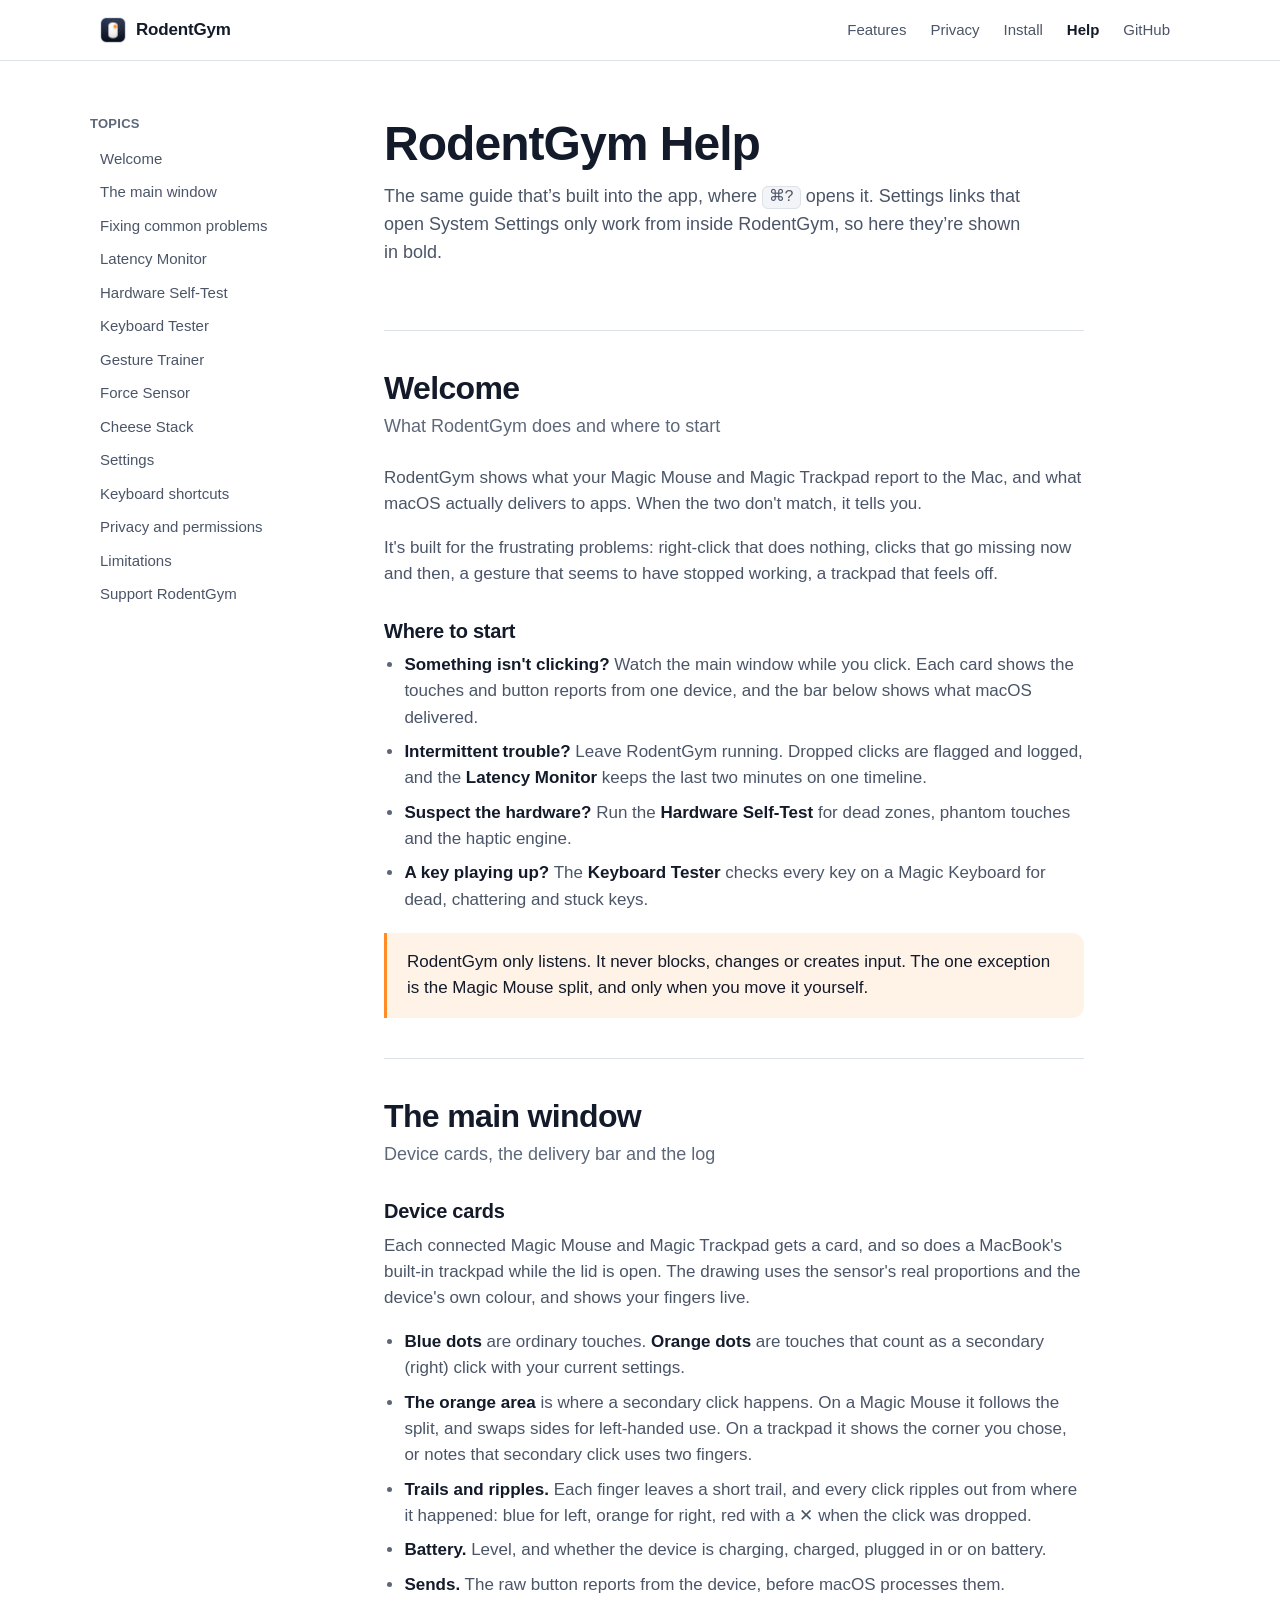
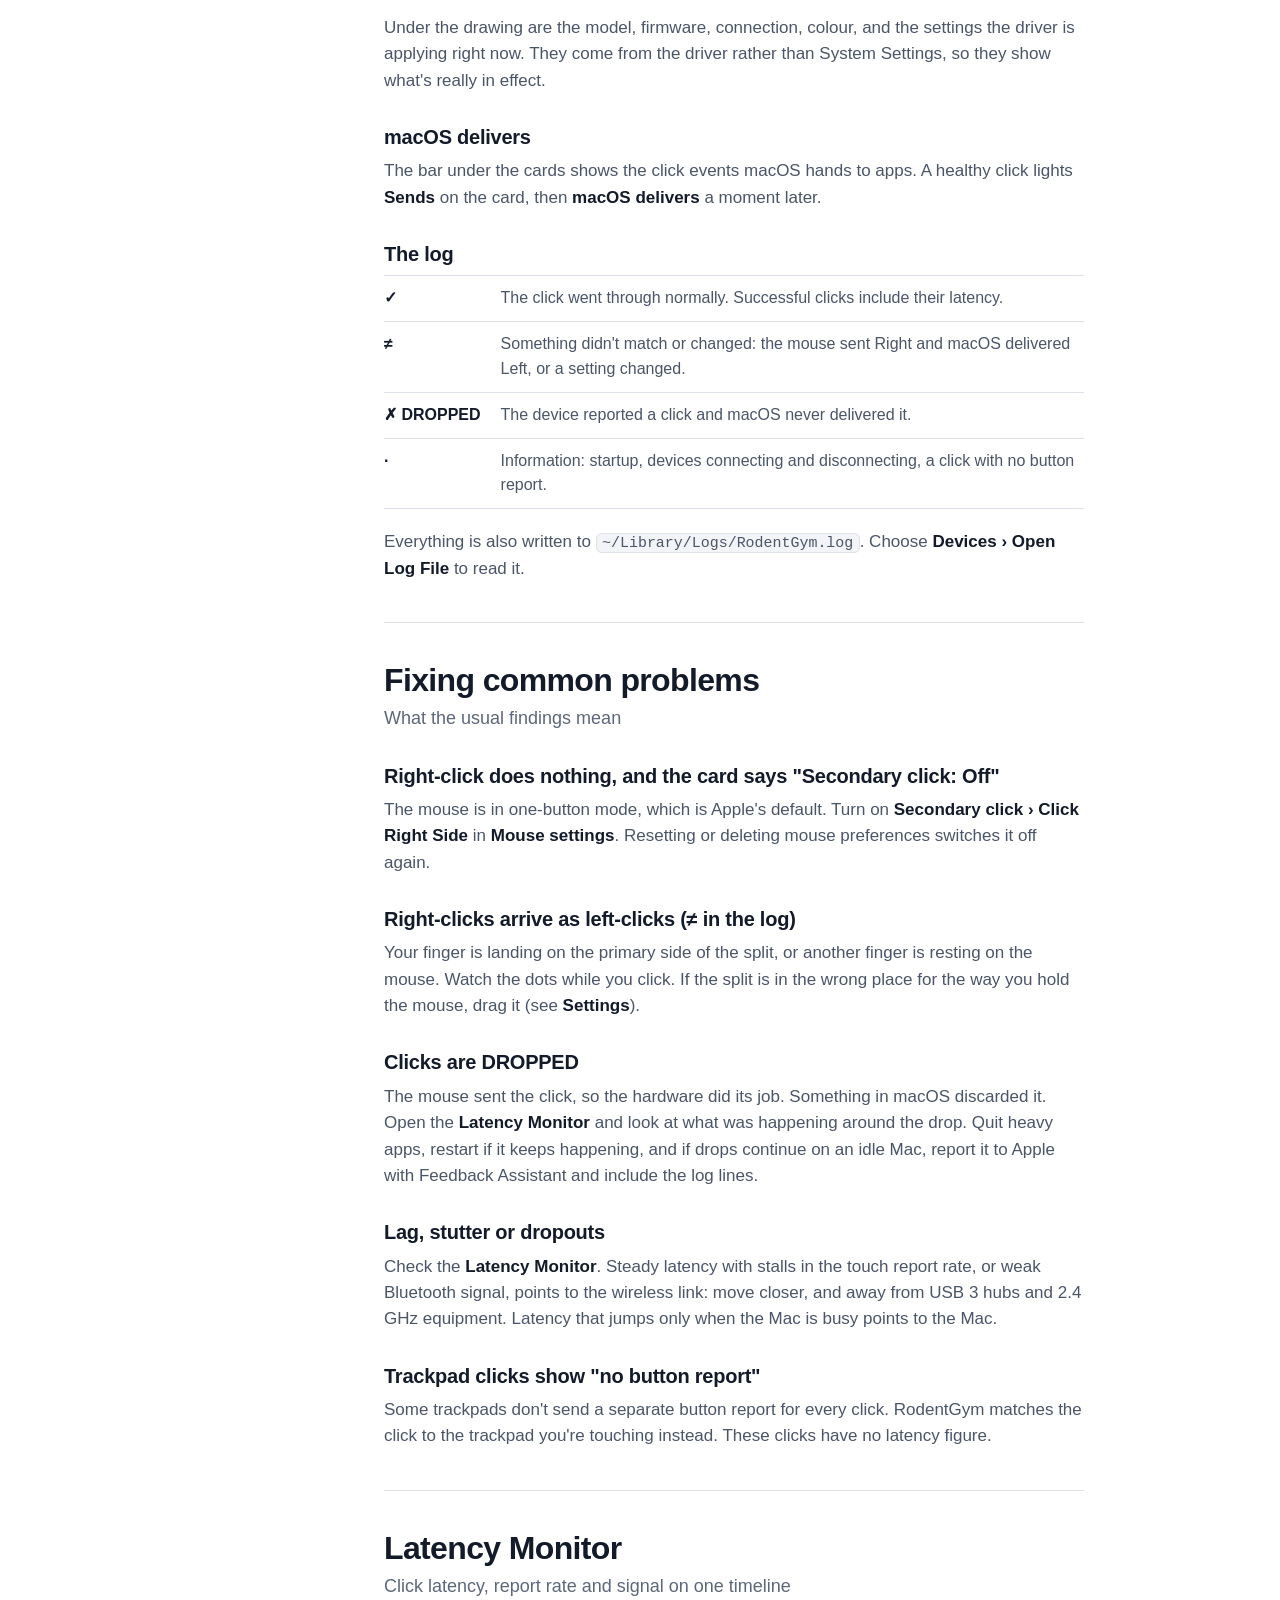
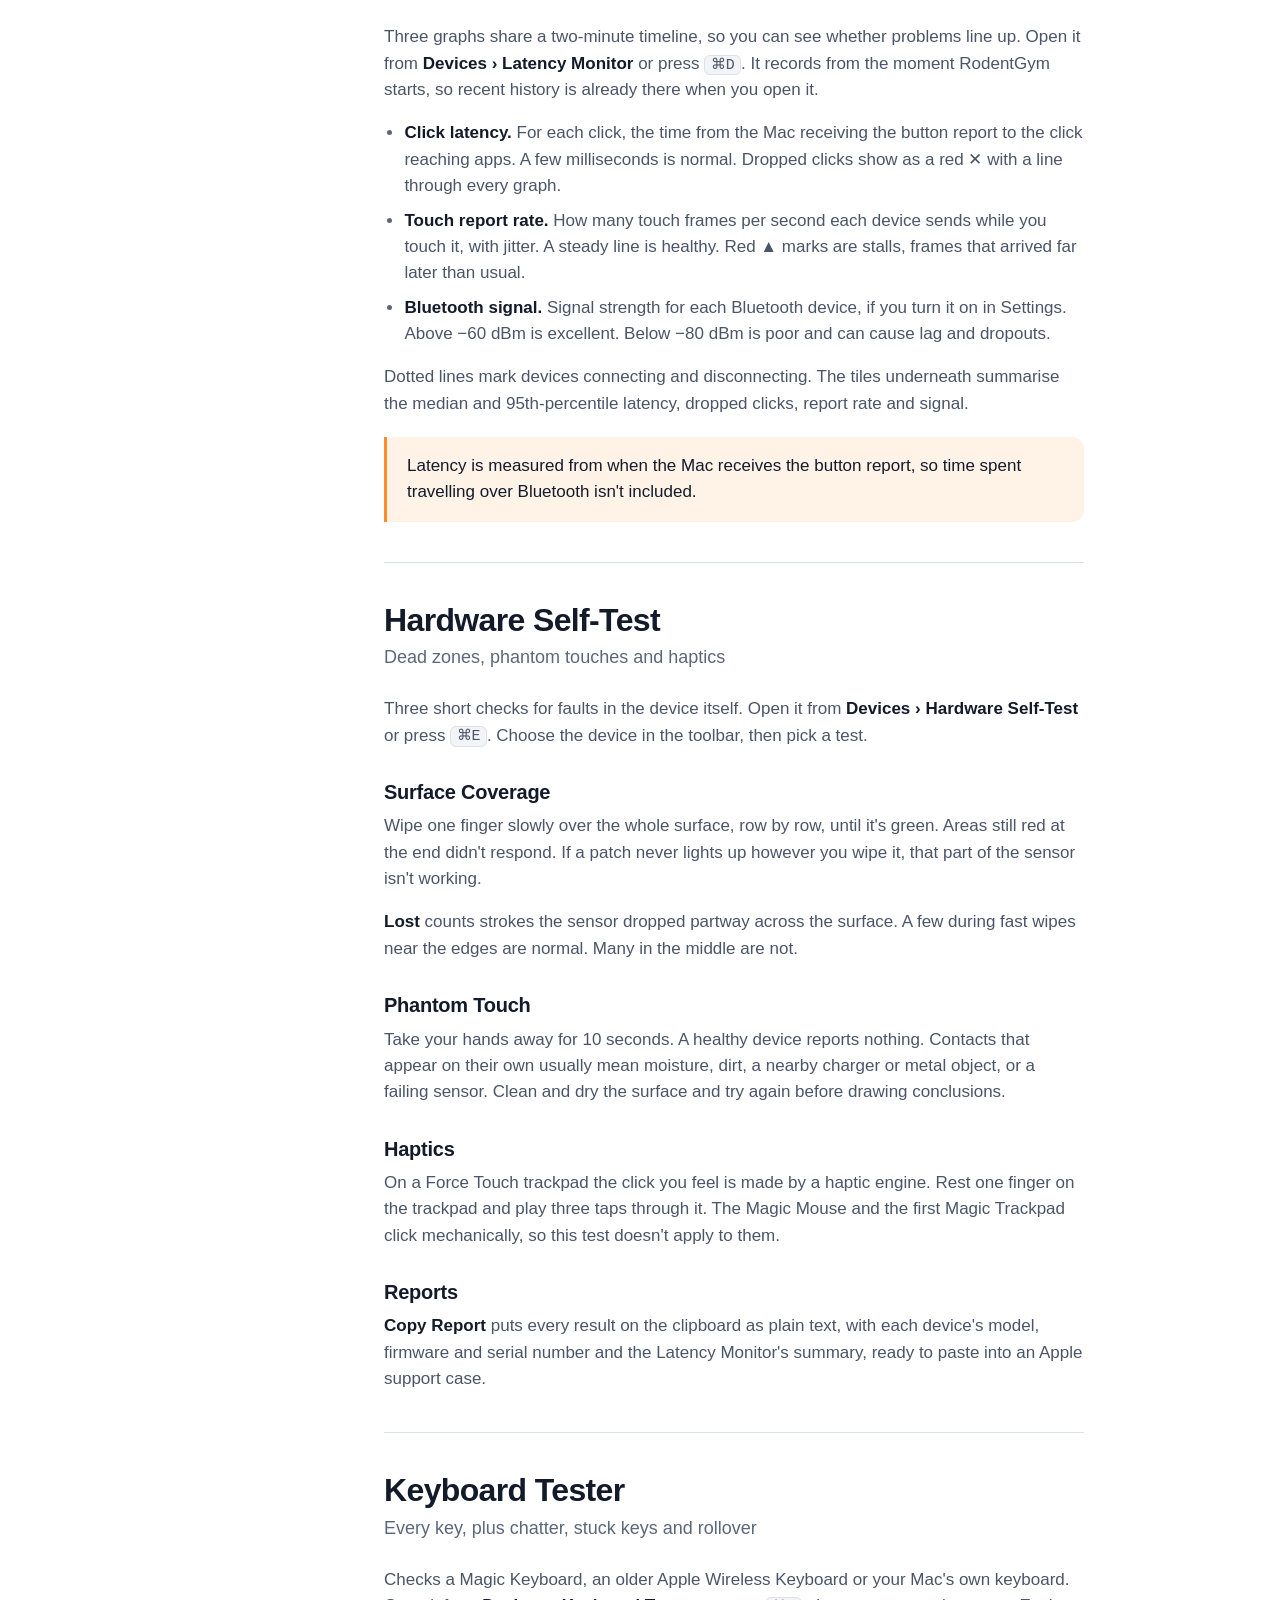
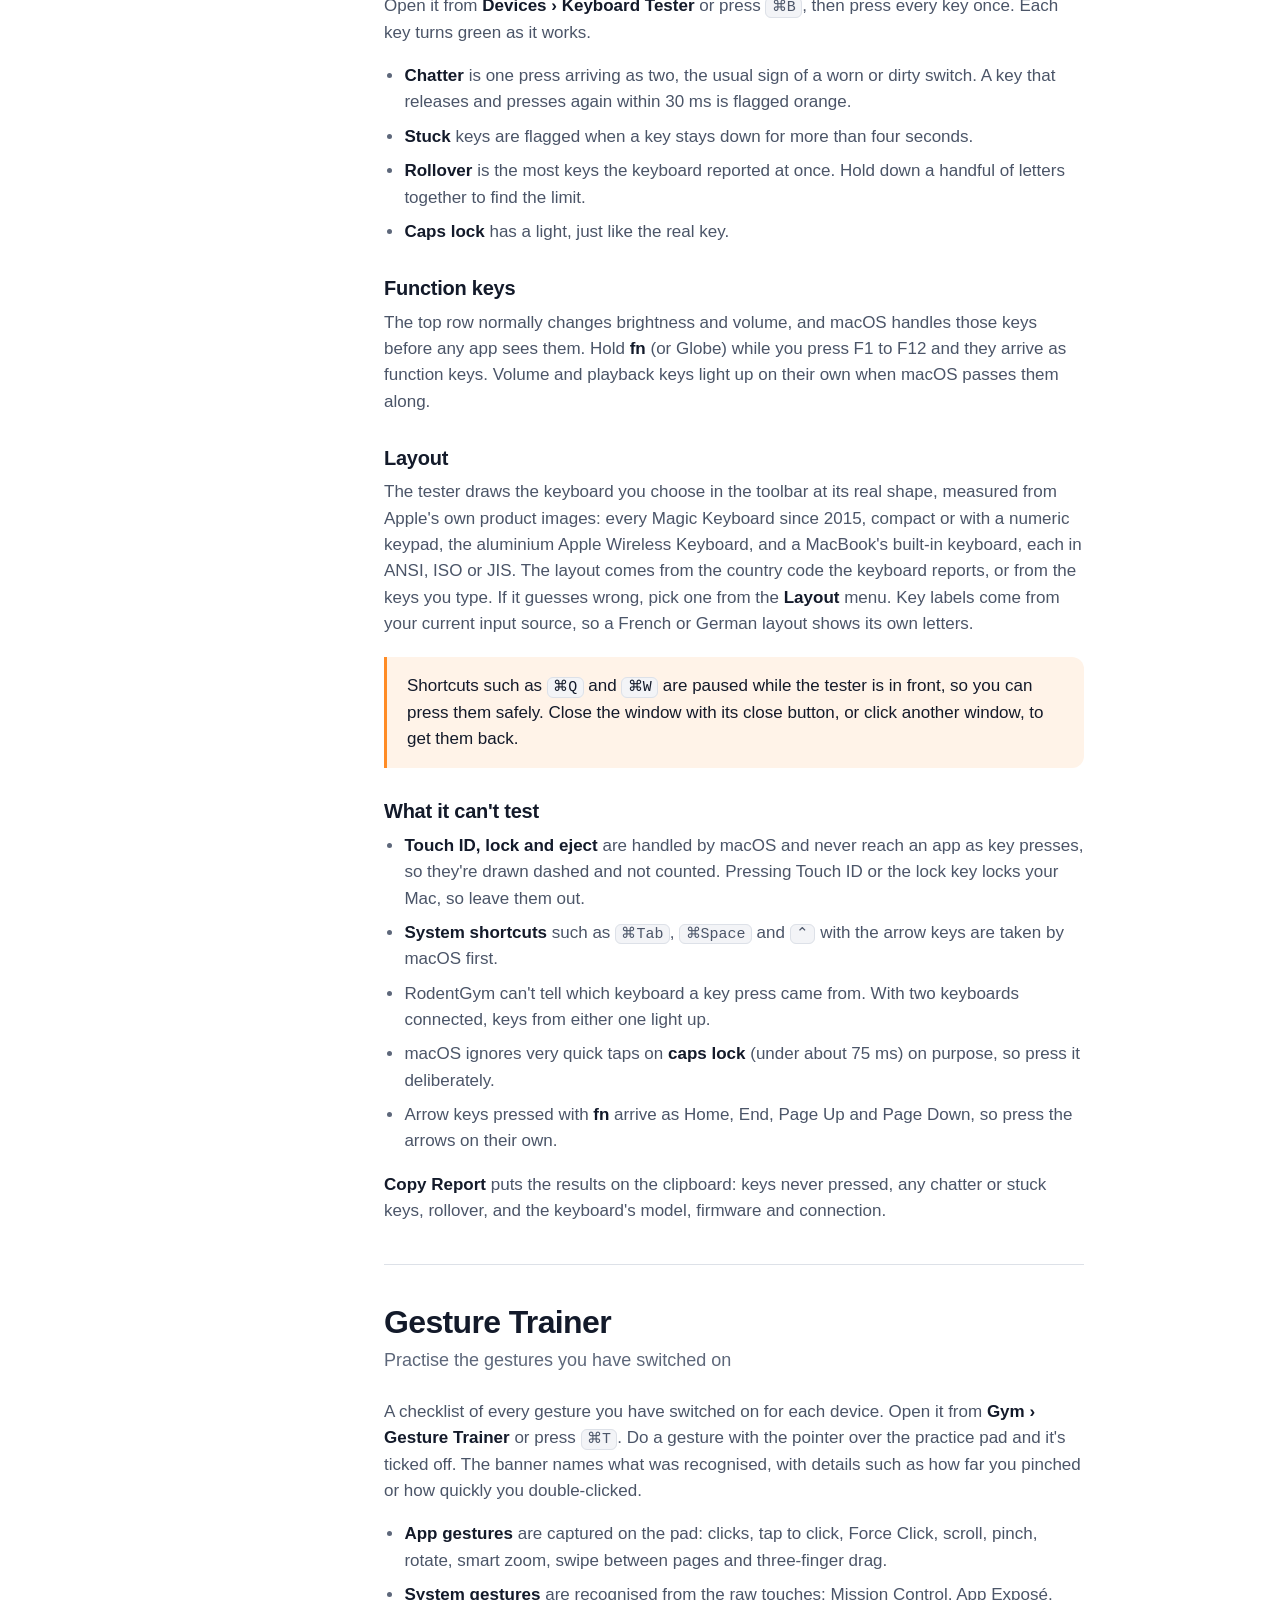
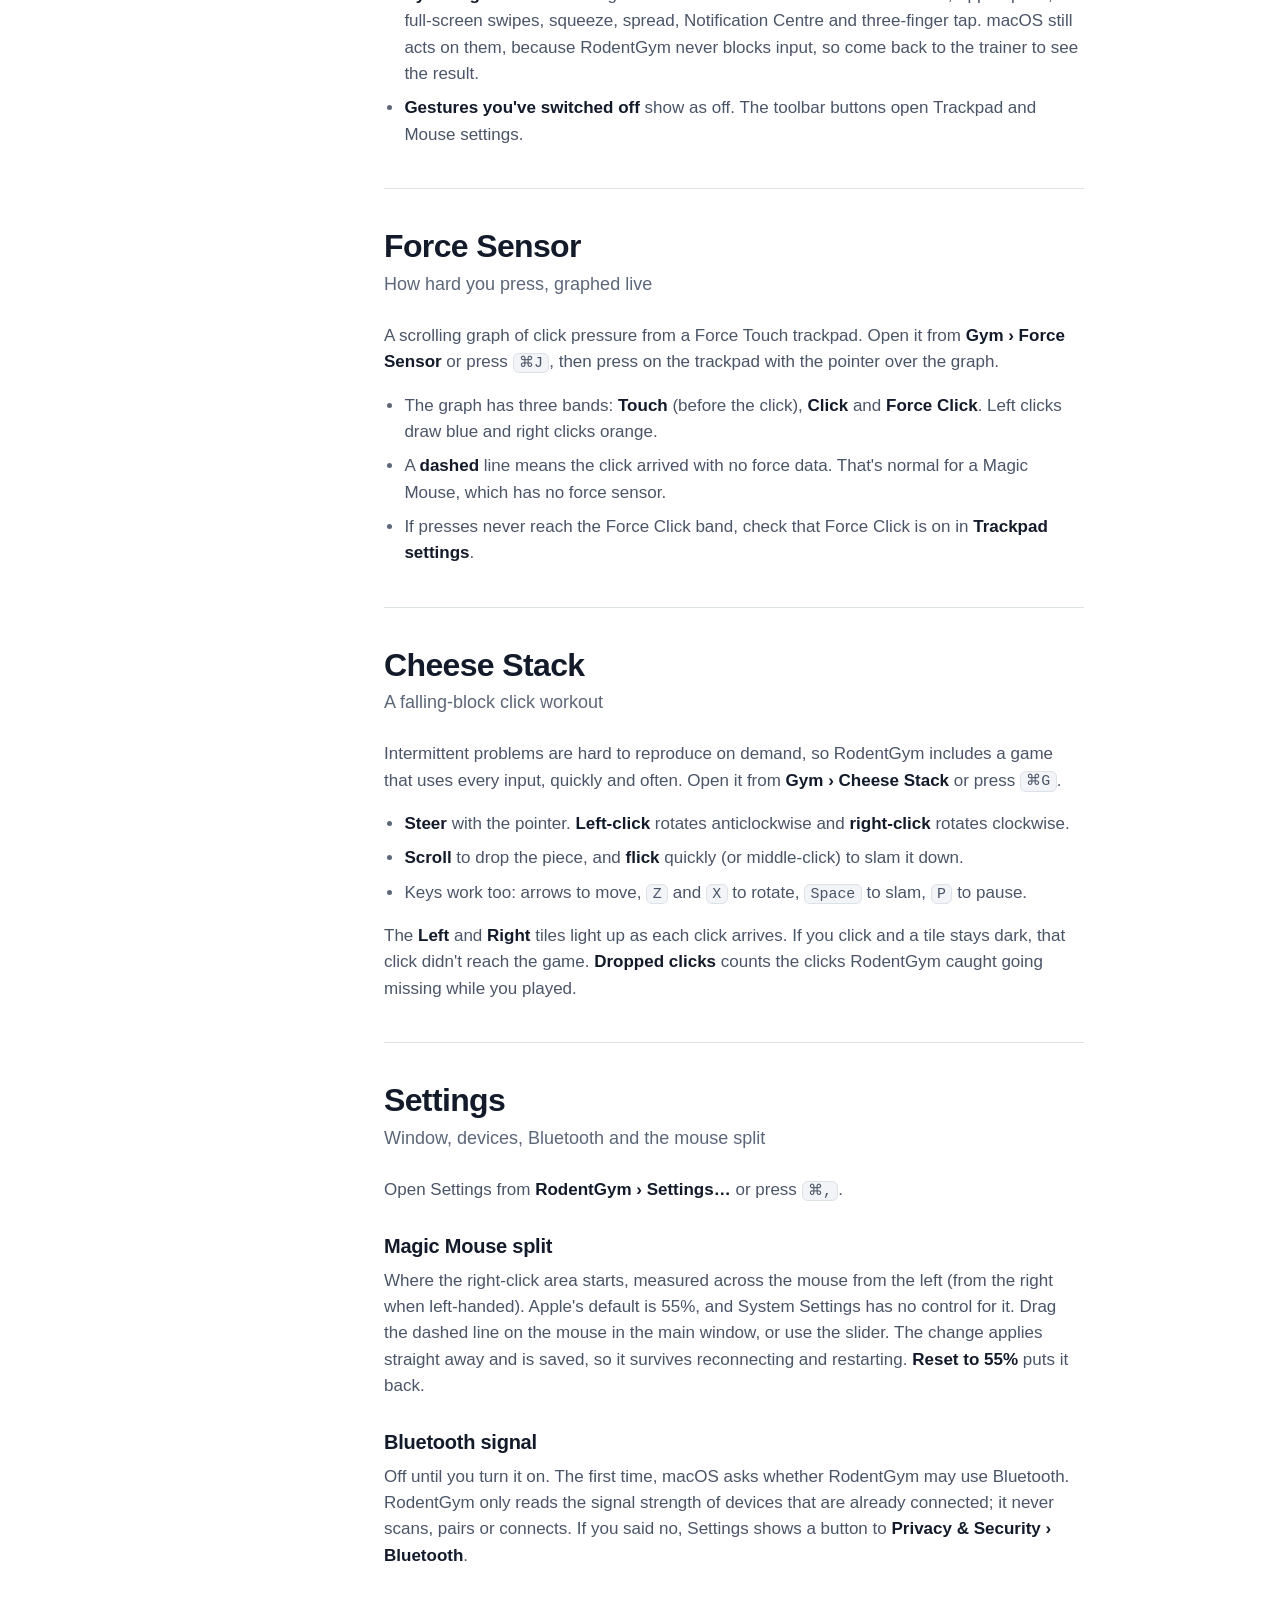
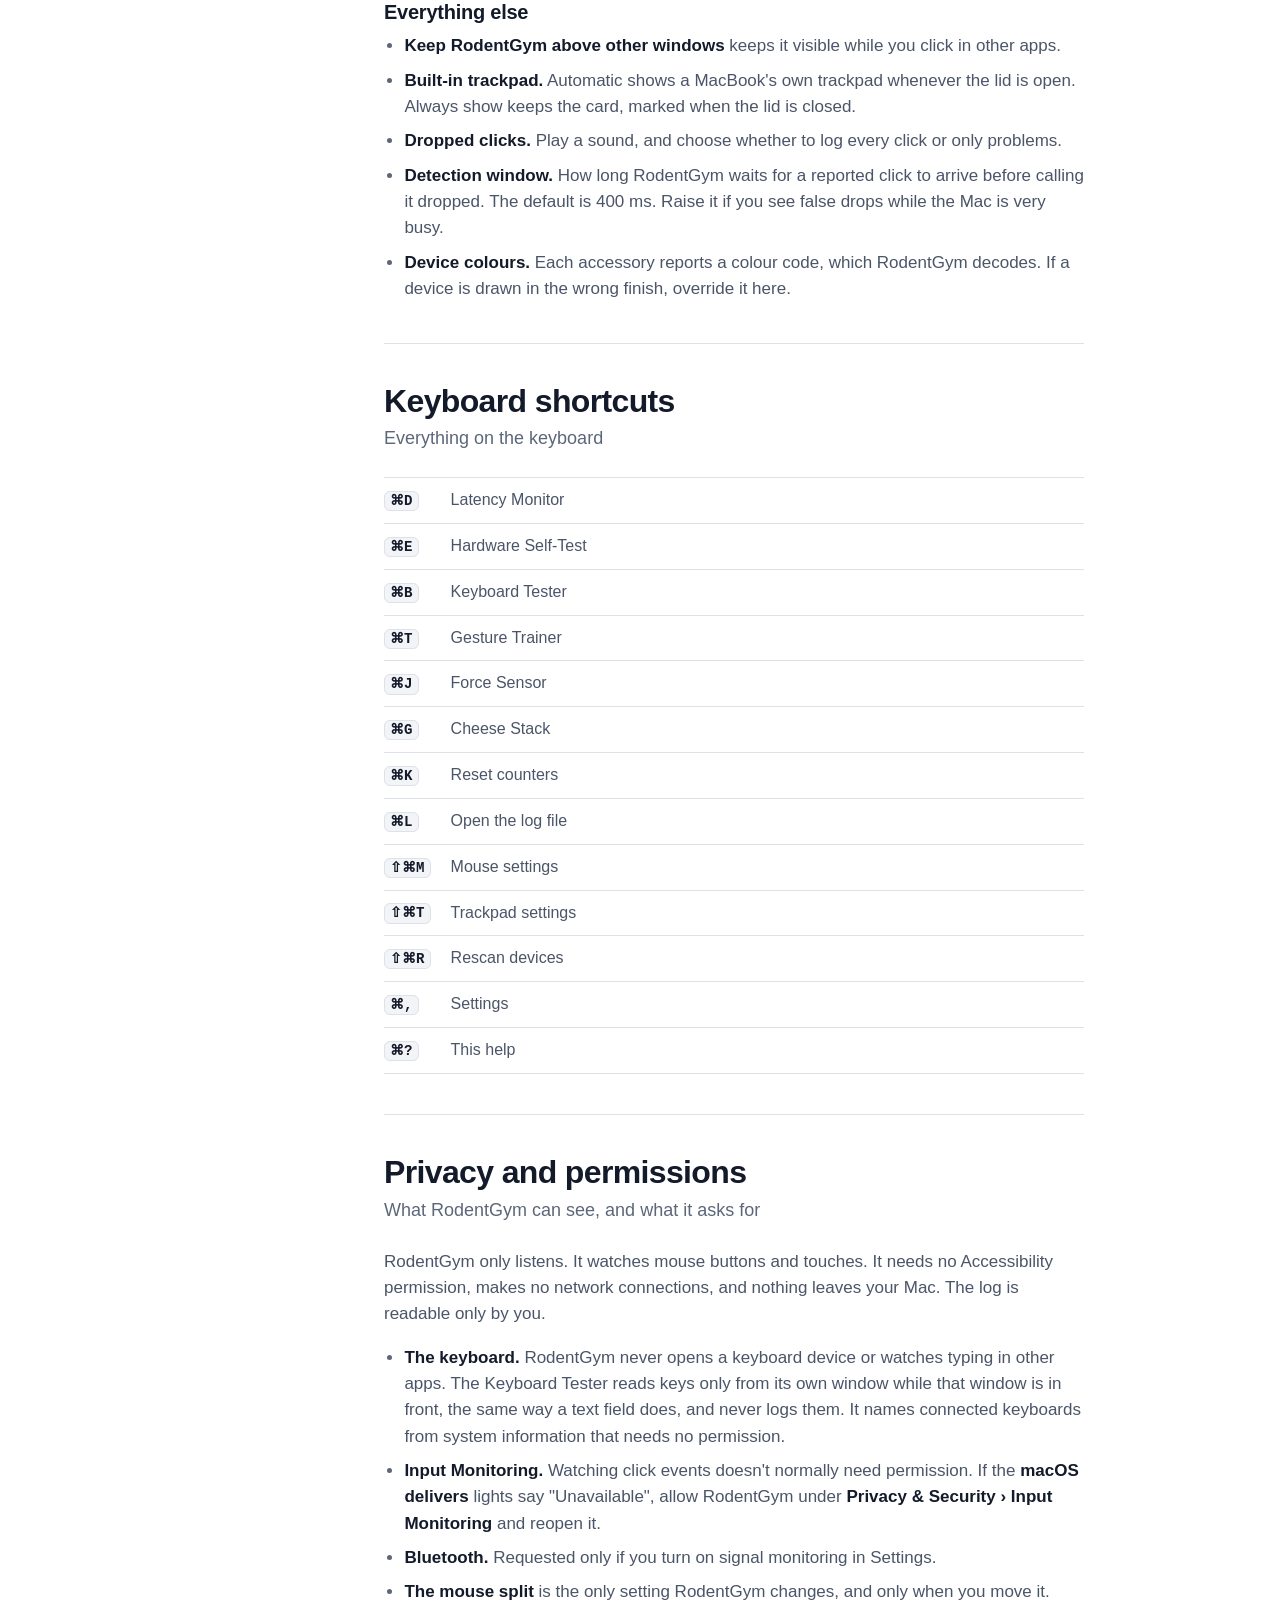
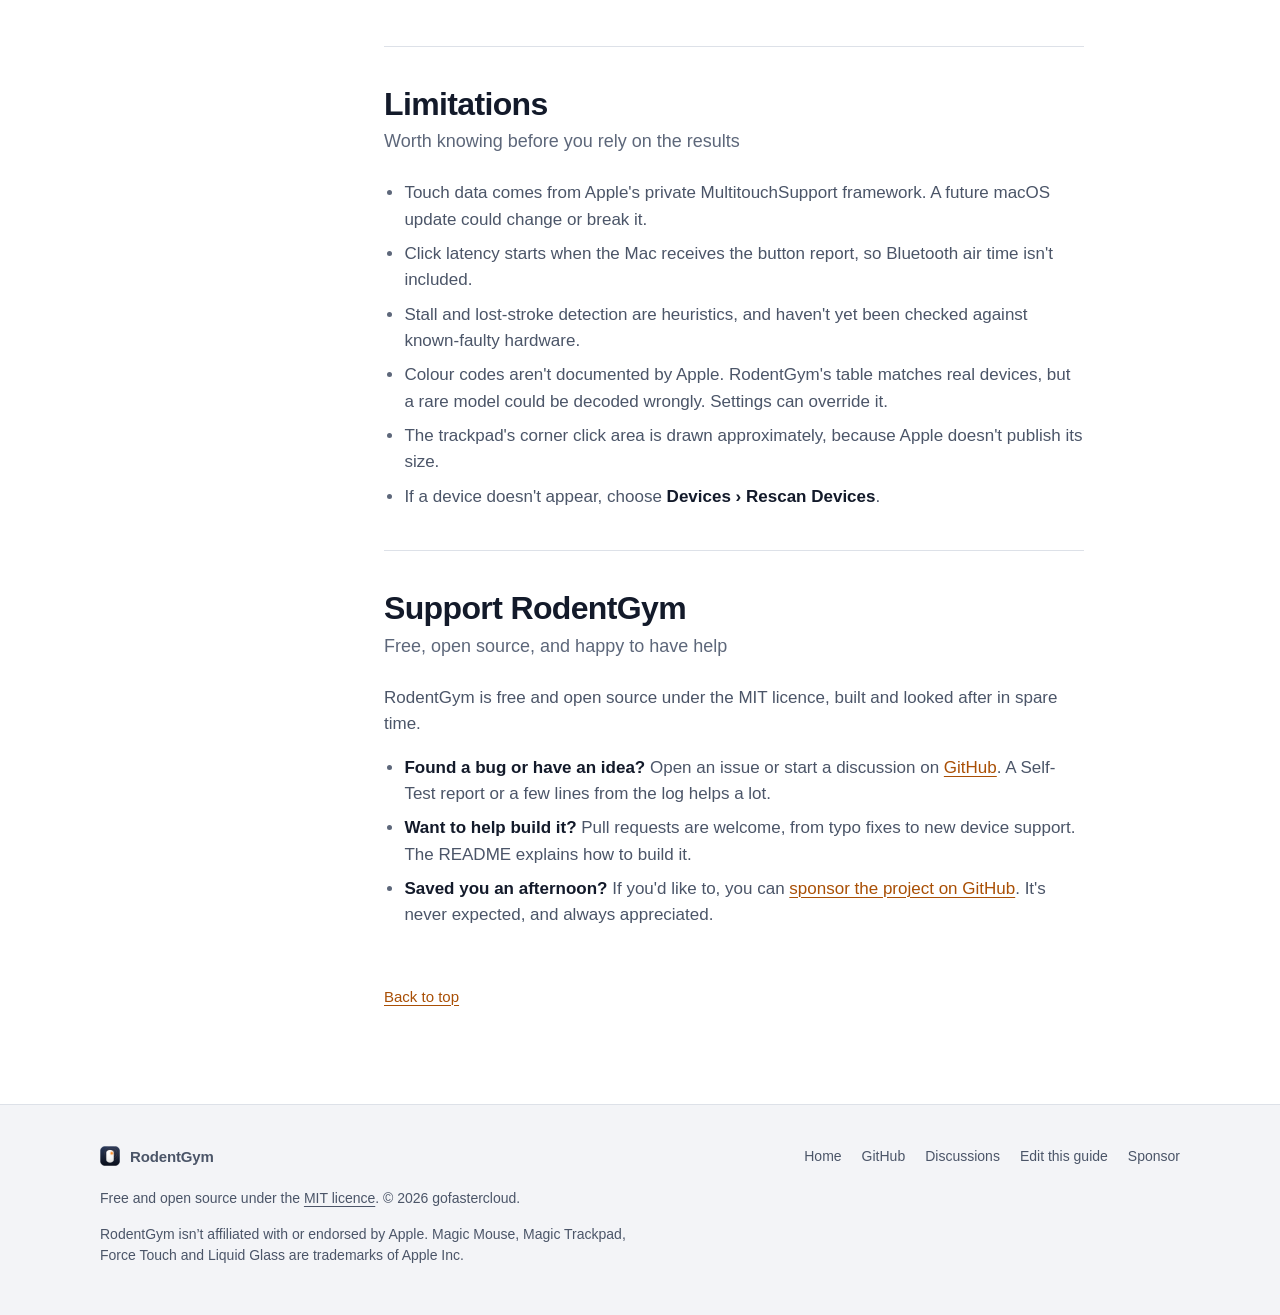
==== commit 9d22dfe1: "Add Keyboard Tester; stop opening keyboard HID devices - Keyboard Tester (Devices > Keyboard Tester," ====
--- a/docs/help.html
+++ b/docs/help.html
@@ -61,6 +61,7 @@
 <li><a href="#fixing-common-problems">Fixing common problems</a></li>
 <li><a href="#latency-monitor">Latency Monitor</a></li>
 <li><a href="#hardware-self-test">Hardware Self-Test</a></li>
+<li><a href="#keyboard-tester">Keyboard Tester</a></li>
 <li><a href="#gesture-trainer">Gesture Trainer</a></li>
 <li><a href="#force-sensor">Force Sensor</a></li>
 <li><a href="#cheese-stack">Cheese Stack</a></li>
@@ -85,6 +86,7 @@
   <li><strong>Something isn't clicking?</strong> Watch the main window while you click. Each card shows the touches and button reports from one device, and the bar below shows what macOS delivered.</li>
   <li><strong>Intermittent trouble?</strong> Leave RodentGym running. Dropped clicks are flagged and logged, and the <strong>Latency Monitor</strong> keeps the last two minutes on one timeline.</li>
   <li><strong>Suspect the hardware?</strong> Run the <strong>Hardware Self-Test</strong> for dead zones, phantom touches and the haptic engine.</li>
+  <li><strong>A key playing up?</strong> The <strong>Keyboard Tester</strong> checks every key on a Magic Keyboard for dead, chattering and stuck keys.</li>
 </ul>
 <aside class="callout"><p>RodentGym only listens. It never blocks, changes or creates input. The one exception is the Magic Mouse split, and only when you move it yourself.</p></aside>
 </section>
@@ -165,6 +167,34 @@
 <p><strong>Copy Report</strong> puts every result on the clipboard as plain text, with each device's model, firmware and serial number and the Latency Monitor's summary, ready to paste into an Apple support case.</p>
 </section>
 
+<section class="topic" id="keyboard-tester" aria-labelledby="keyboard-tester-title" data-symbol="keyboard">
+<header>
+<h2 id="keyboard-tester-title"><a class="heading-link" href="#keyboard-tester">Keyboard Tester</a></h2>
+<p class="summary">Every key, plus chatter, stuck keys and rollover</p>
+</header>
+<p>Checks a Magic Keyboard, an older Apple Wireless Keyboard or your Mac's own keyboard. Open it from <strong>Devices › Keyboard Tester</strong> or press <code>⌘B</code>, then press every key once. Each key turns green as it works.</p>
+<ul>
+  <li><strong>Chatter</strong> is one press arriving as two, the usual sign of a worn or dirty switch. A key that releases and presses again within 30 ms is flagged orange.</li>
+  <li><strong>Stuck</strong> keys are flagged when a key stays down for more than four seconds.</li>
+  <li><strong>Rollover</strong> is the most keys the keyboard reported at once. Hold down a handful of letters together to find the limit.</li>
+  <li><strong>Caps lock</strong> has a light, just like the real key.</li>
+</ul>
+<h3 id="function-keys"><a class="heading-link" href="#function-keys">Function keys</a></h3>
+<p>The top row normally changes brightness and volume, and macOS handles those keys before any app sees them. Hold <strong>fn</strong> (or Globe) while you press F1 to F12 and they arrive as function keys. Volume and playback keys light up on their own when macOS passes them along.</p>
+<h3 id="layout"><a class="heading-link" href="#layout">Layout</a></h3>
+<p>The tester draws the keyboard you choose in the toolbar at its real shape, measured from Apple's own product images: every Magic Keyboard since 2015, compact or with a numeric keypad, the aluminium Apple Wireless Keyboard, and a MacBook's built-in keyboard, each in ANSI, ISO or JIS. The layout comes from the country code the keyboard reports, or from the keys you type. If it guesses wrong, pick one from the <strong>Layout</strong> menu. Key labels come from your current input source, so a French or German layout shows its own letters.</p>
+<aside class="callout"><p>Shortcuts such as <code>⌘Q</code> and <code>⌘W</code> are paused while the tester is in front, so you can press them safely. Close the window with its close button, or click another window, to get them back.</p></aside>
+<h3 id="what-it-can-t-test"><a class="heading-link" href="#what-it-can-t-test">What it can't test</a></h3>
+<ul>
+  <li><strong>Touch ID, lock and eject</strong> are handled by macOS and never reach an app as key presses, so they're drawn dashed and not counted. Pressing Touch ID or the lock key locks your Mac, so leave them out.</li>
+  <li><strong>System shortcuts</strong> such as <code>⌘Tab</code>, <code>⌘Space</code> and <code>⌃</code> with the arrow keys are taken by macOS first.</li>
+  <li>RodentGym can't tell which keyboard a key press came from. With two keyboards connected, keys from either one light up.</li>
+  <li>macOS ignores very quick taps on <strong>caps lock</strong> (under about 75 ms) on purpose, so press it deliberately.</li>
+  <li>Arrow keys pressed with <strong>fn</strong> arrive as Home, End, Page Up and Page Down, so press the arrows on their own.</li>
+</ul>
+<p><strong>Copy Report</strong> puts the results on the clipboard: keys never pressed, any chatter or stuck keys, rollover, and the keyboard's model, firmware and connection.</p>
+</section>
+
 <section class="topic" id="gesture-trainer" aria-labelledby="gesture-trainer-title" data-symbol="hand.draw">
 <header>
 <h2 id="gesture-trainer-title"><a class="heading-link" href="#gesture-trainer">Gesture Trainer</a></h2>
@@ -233,6 +263,7 @@
 <table class="rows">
   <tr><th scope="row"><code>⌘D</code></th><td>Latency Monitor</td></tr>
   <tr><th scope="row"><code>⌘E</code></th><td>Hardware Self-Test</td></tr>
+  <tr><th scope="row"><code>⌘B</code></th><td>Keyboard Tester</td></tr>
   <tr><th scope="row"><code>⌘T</code></th><td>Gesture Trainer</td></tr>
   <tr><th scope="row"><code>⌘J</code></th><td>Force Sensor</td></tr>
   <tr><th scope="row"><code>⌘G</code></th><td>Cheese Stack</td></tr>
@@ -251,8 +282,9 @@
 <h2 id="privacy-and-permissions-title"><a class="heading-link" href="#privacy-and-permissions">Privacy and permissions</a></h2>
 <p class="summary">What RodentGym can see, and what it asks for</p>
 </header>
-<p>RodentGym only listens. It watches mouse buttons and touches, never the keyboard. It needs no Accessibility permission, makes no network connections, and nothing leaves your Mac. The log is readable only by you.</p>
-<ul>
+<p>RodentGym only listens. It watches mouse buttons and touches. It needs no Accessibility permission, makes no network connections, and nothing leaves your Mac. The log is readable only by you.</p>
+<ul>
+  <li><strong>The keyboard.</strong> RodentGym never opens a keyboard device or watches typing in other apps. The Keyboard Tester reads keys only from its own window while that window is in front, the same way a text field does, and never logs them. It names connected keyboards from system information that needs no permission.</li>
   <li><strong>Input Monitoring.</strong> Watching click events doesn't normally need permission. If the <strong>macOS delivers</strong> lights say "Unavailable", allow RodentGym under <strong>Privacy &amp; Security › Input Monitoring</strong> and reopen it.</li>
   <li><strong>Bluetooth.</strong> Requested only if you turn on signal monitoring in Settings.</li>
   <li><strong>The mouse split</strong> is the only setting RodentGym changes, and only when you move it.</li>
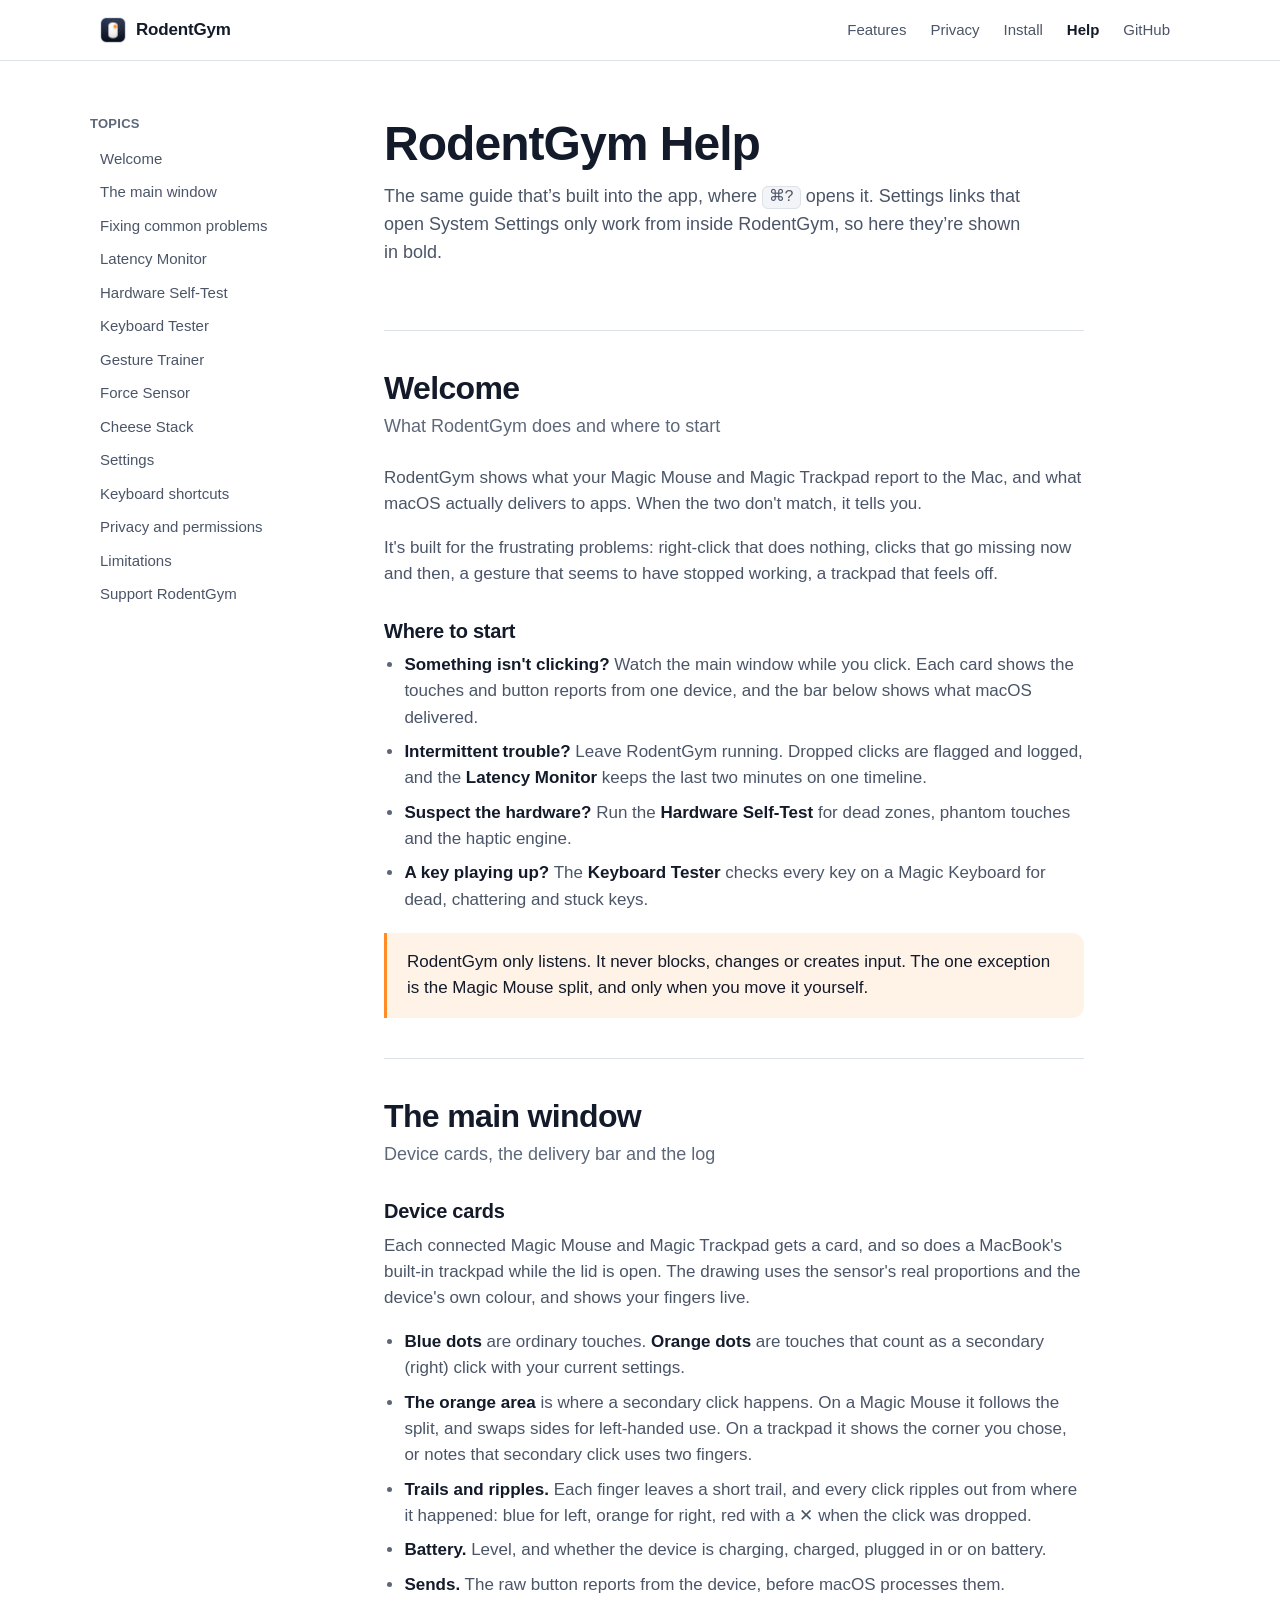
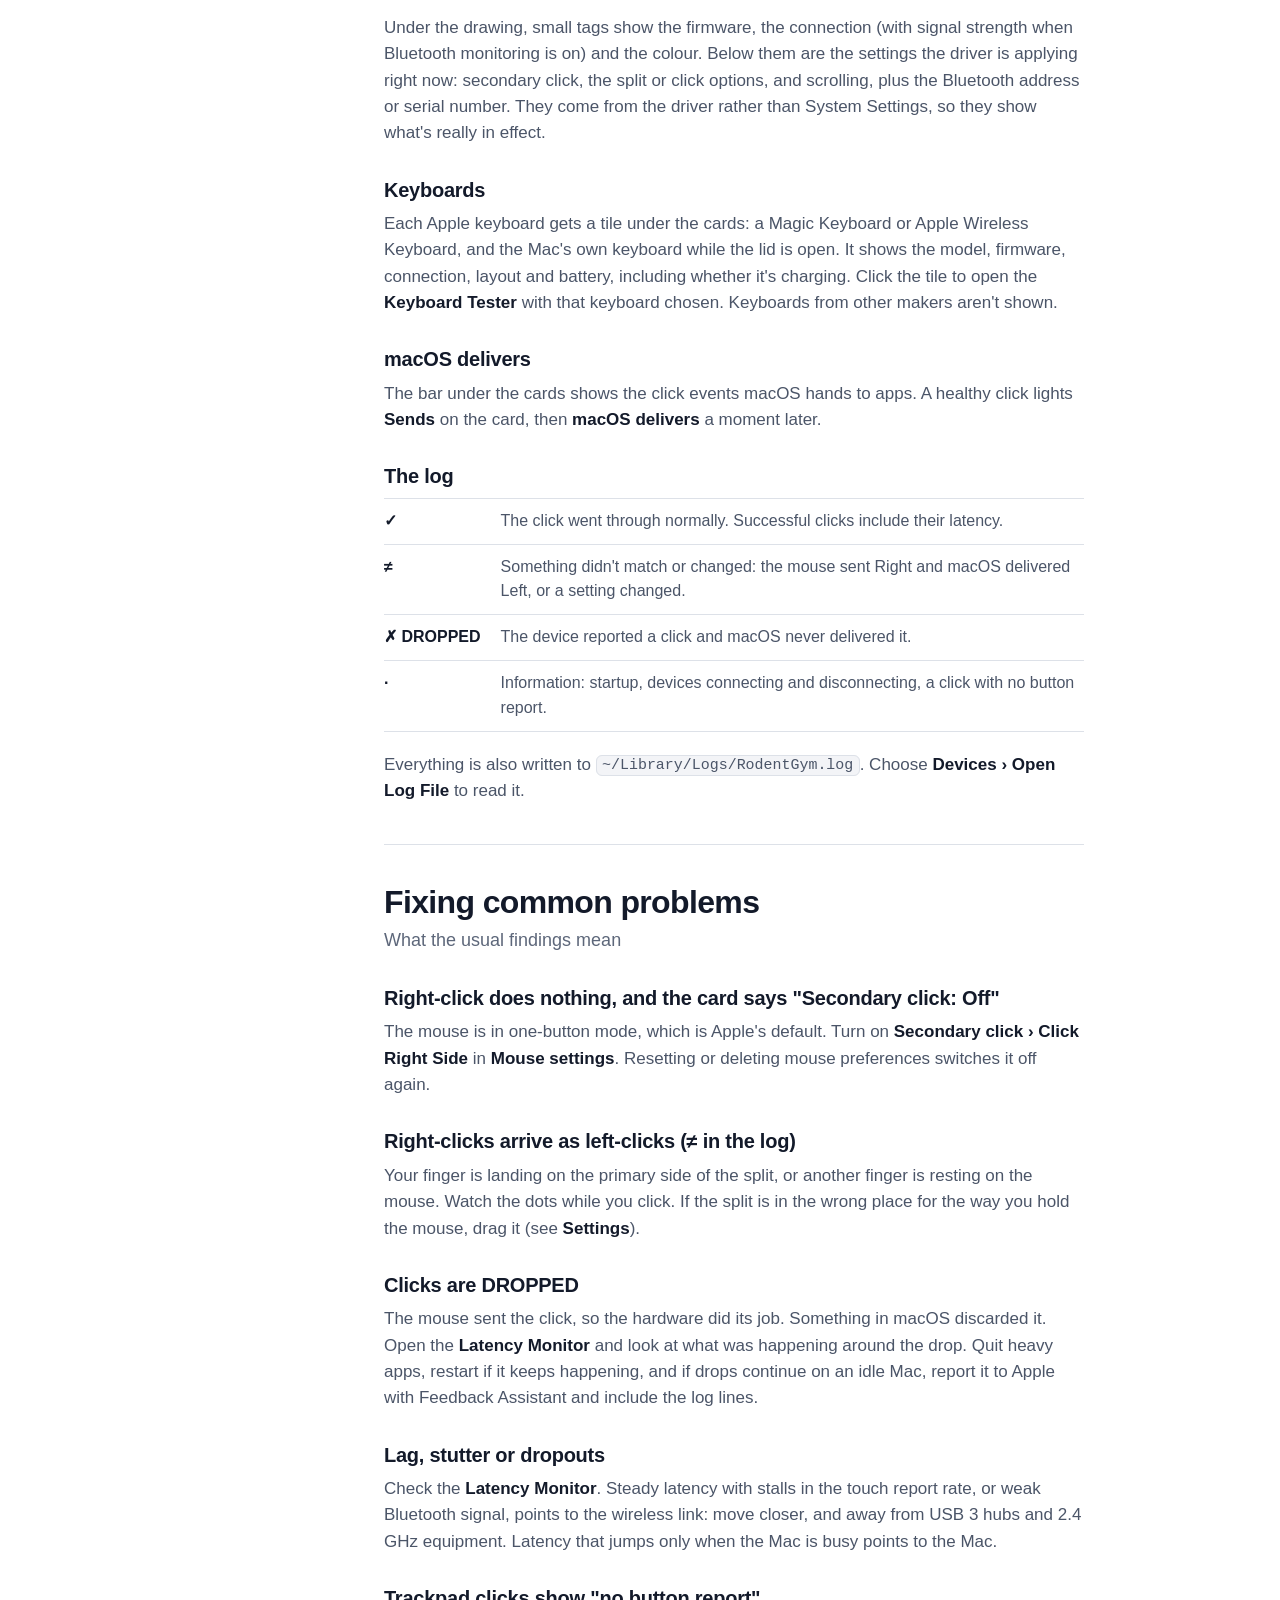
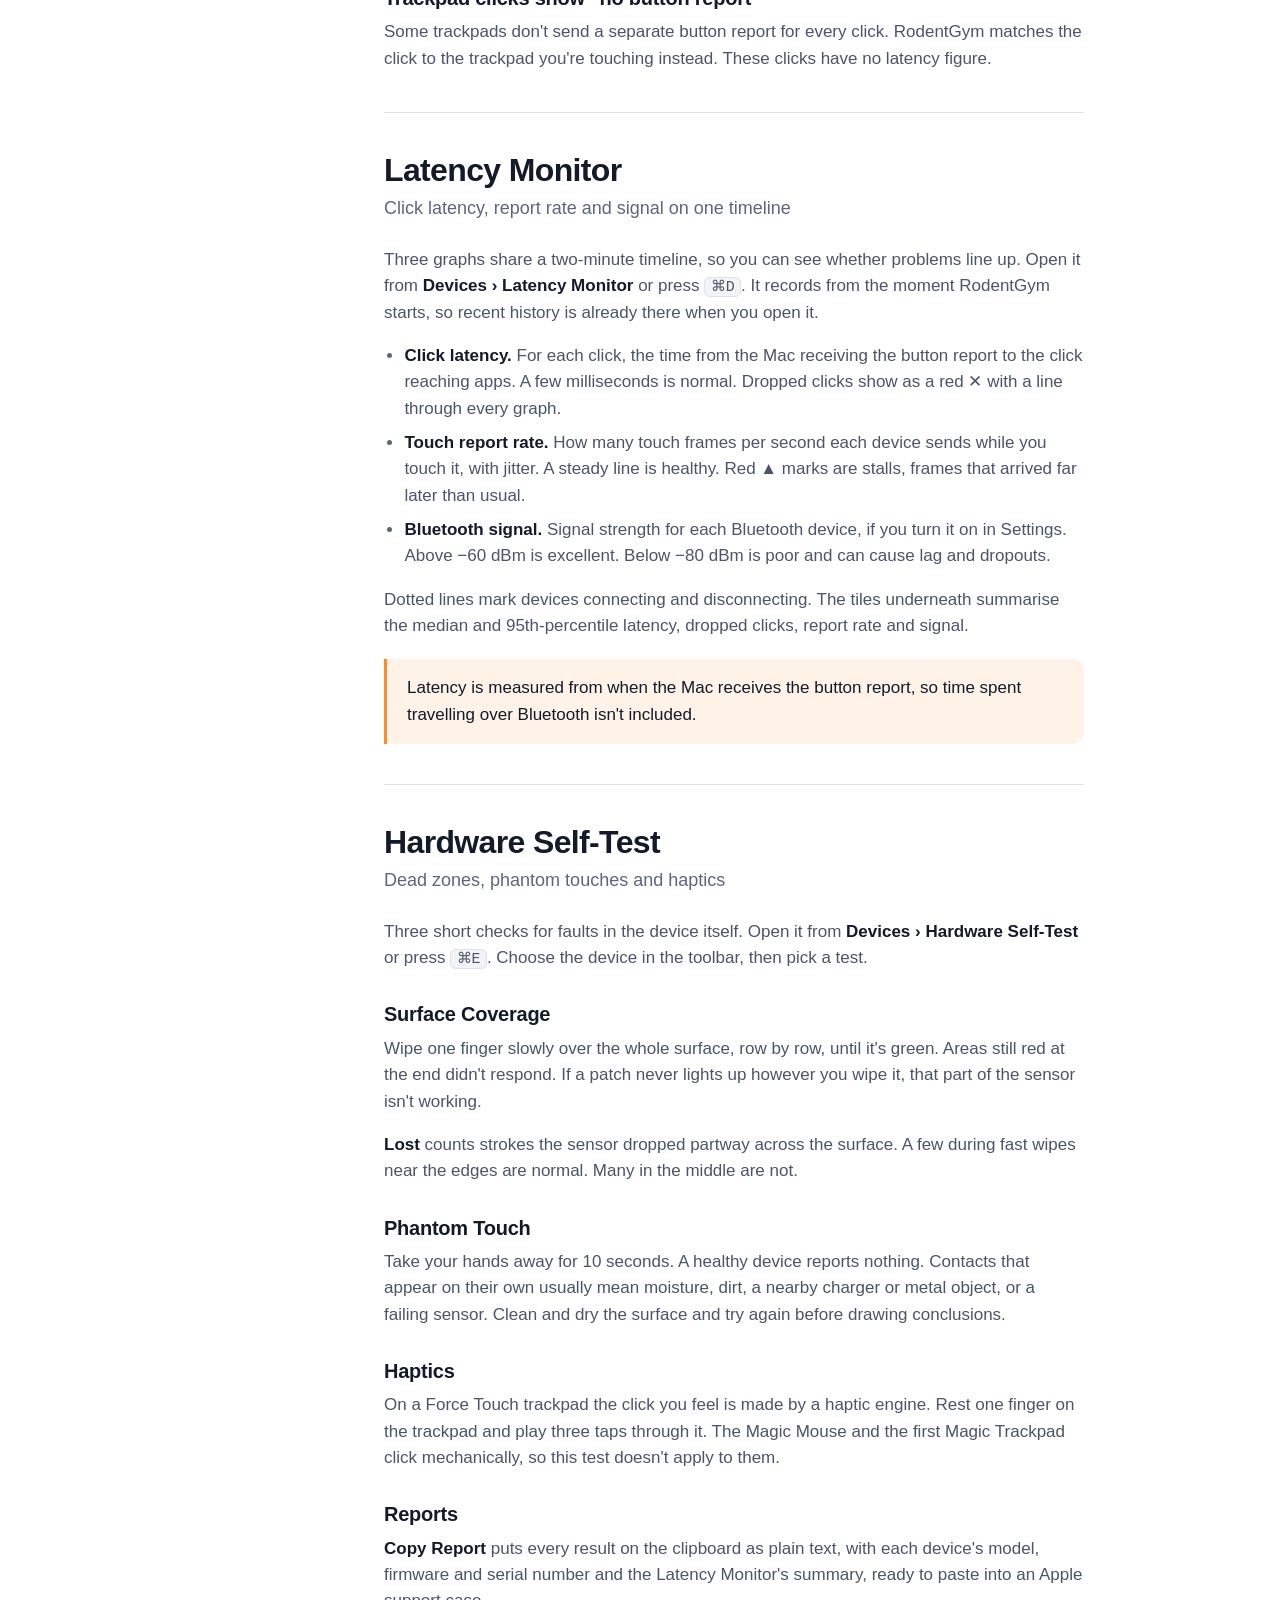
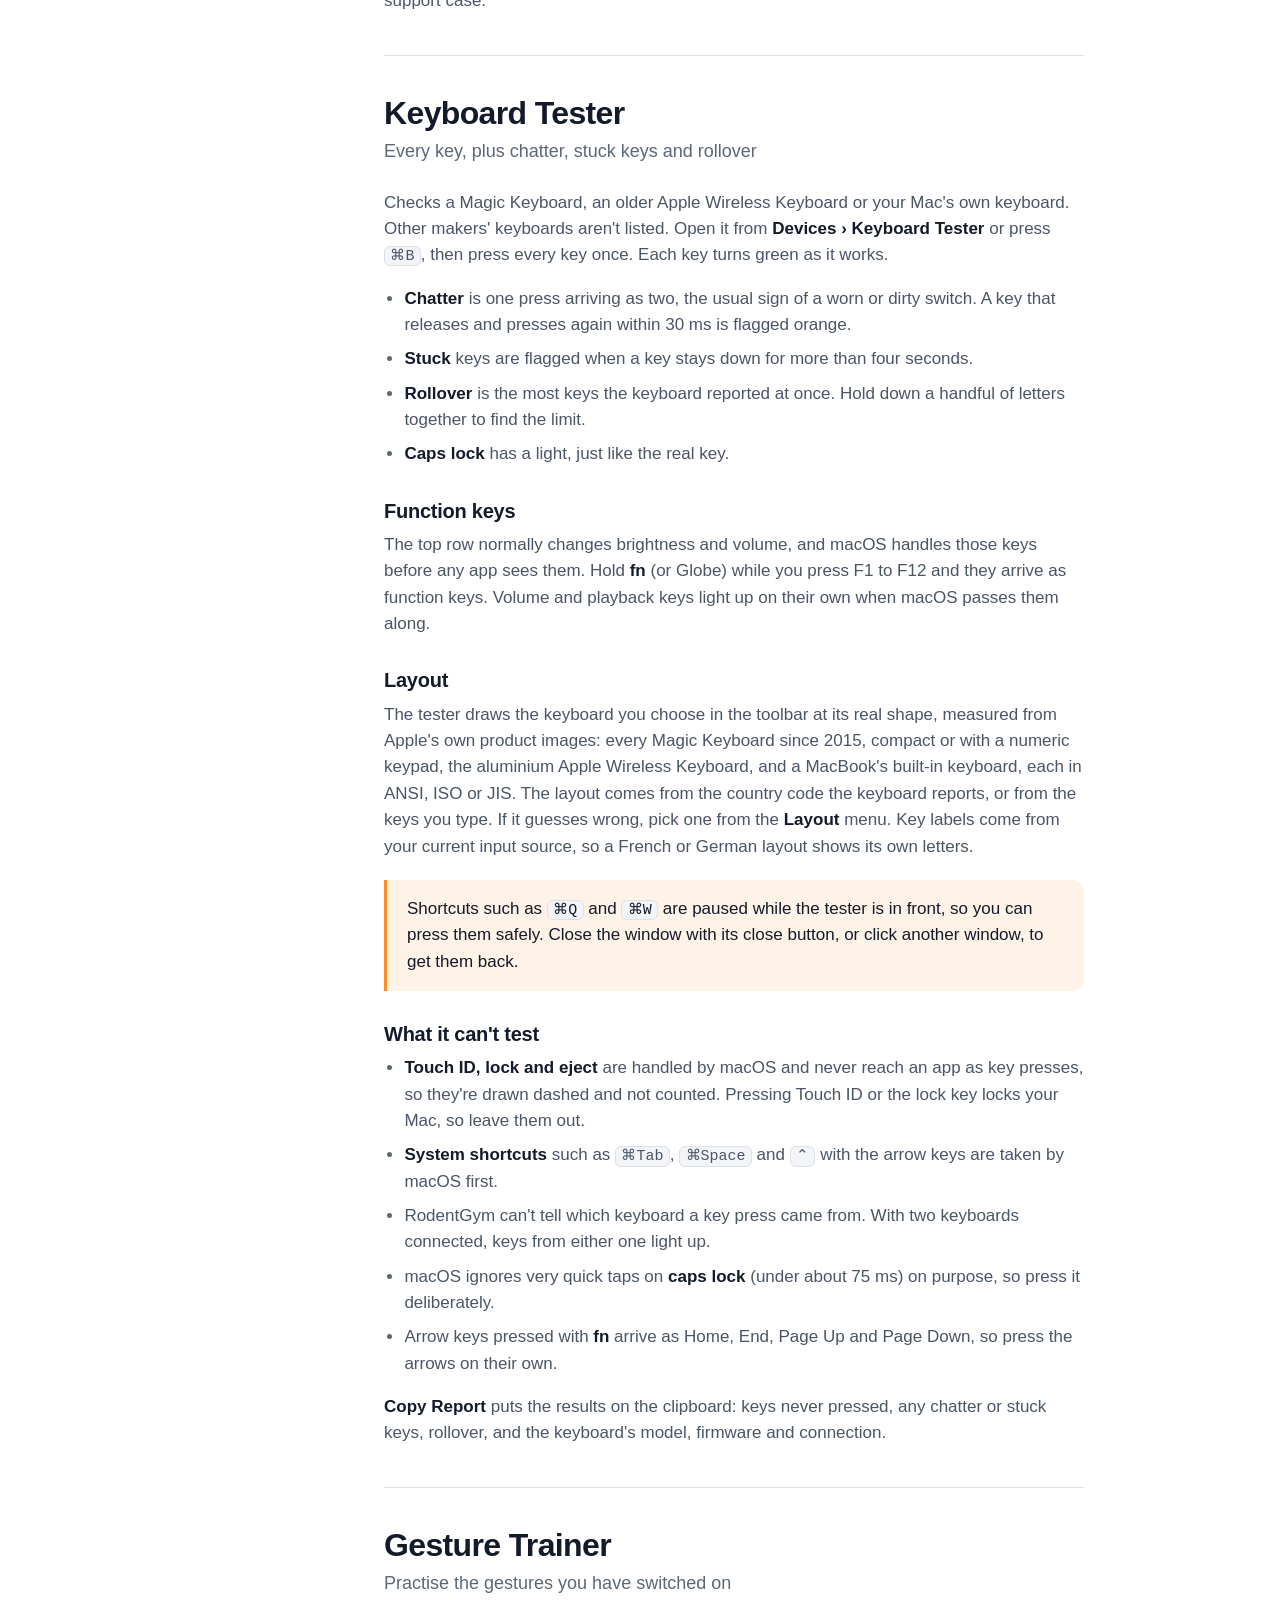
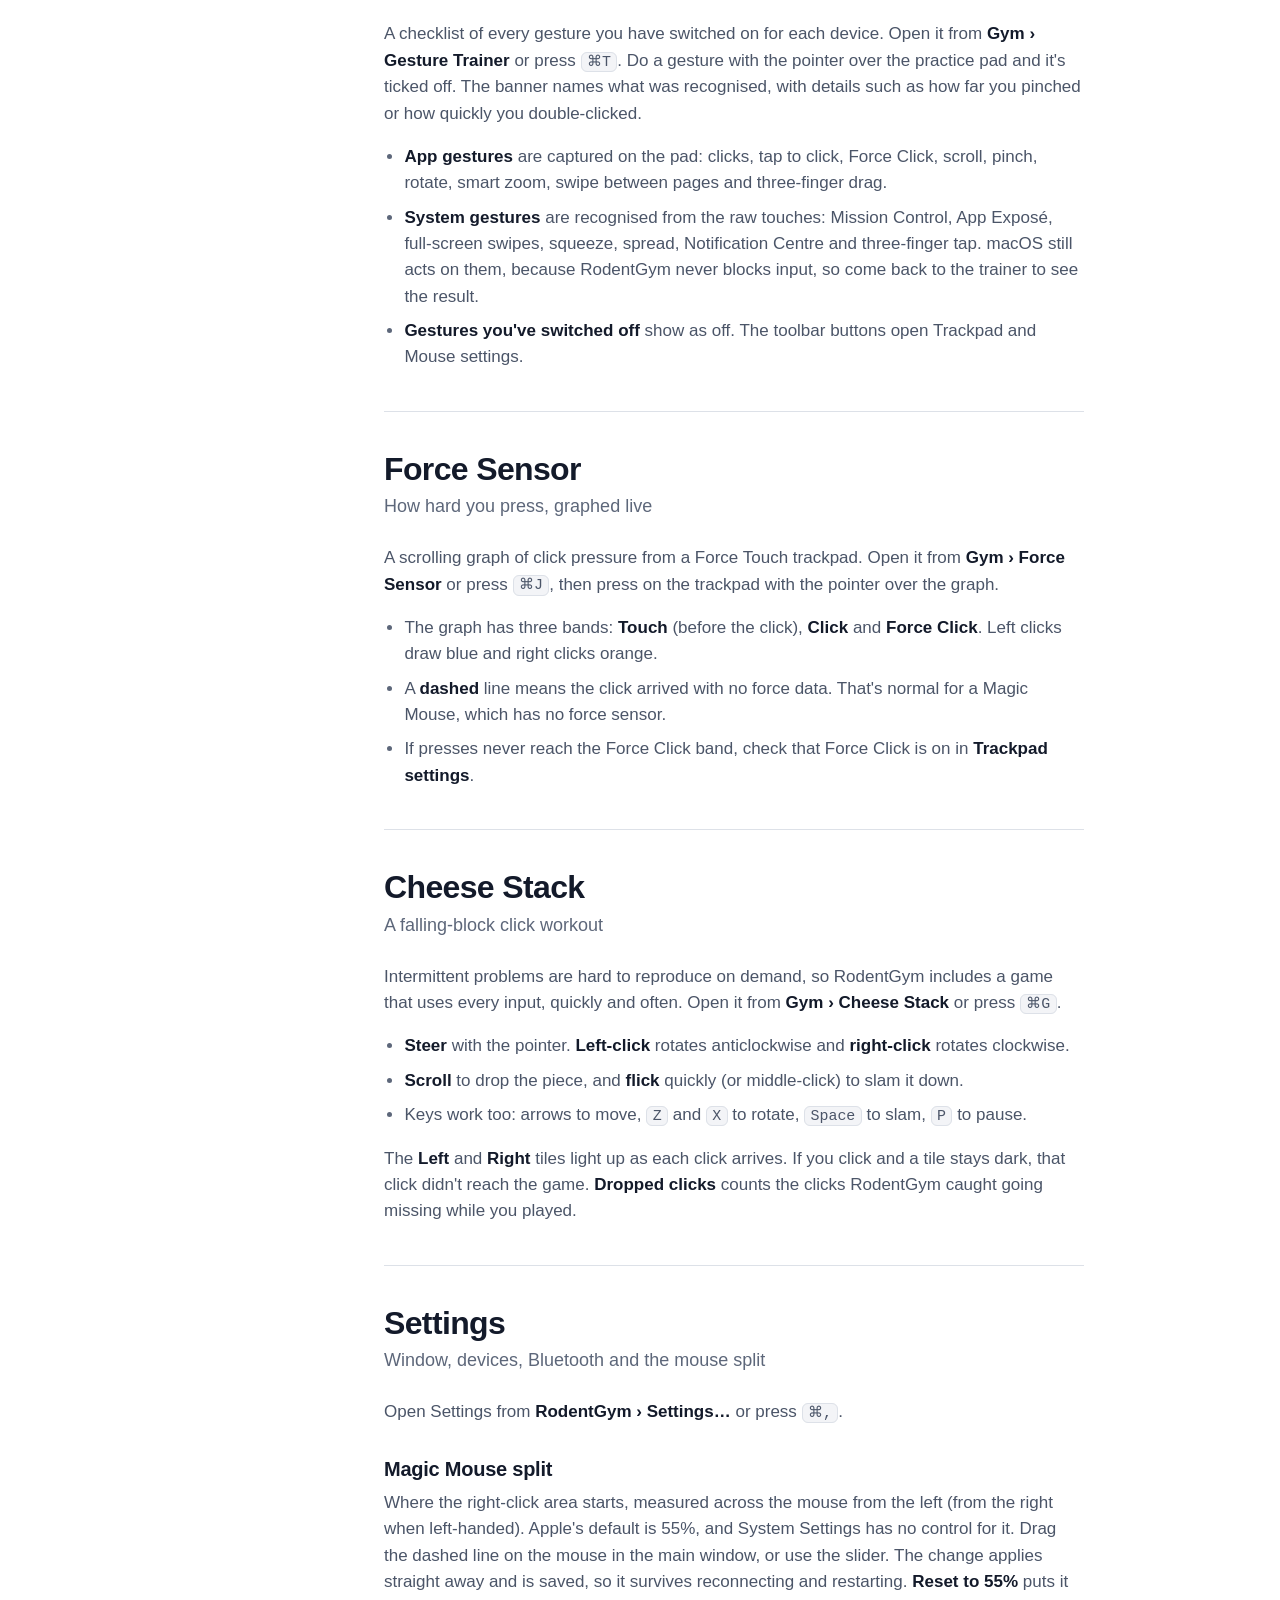
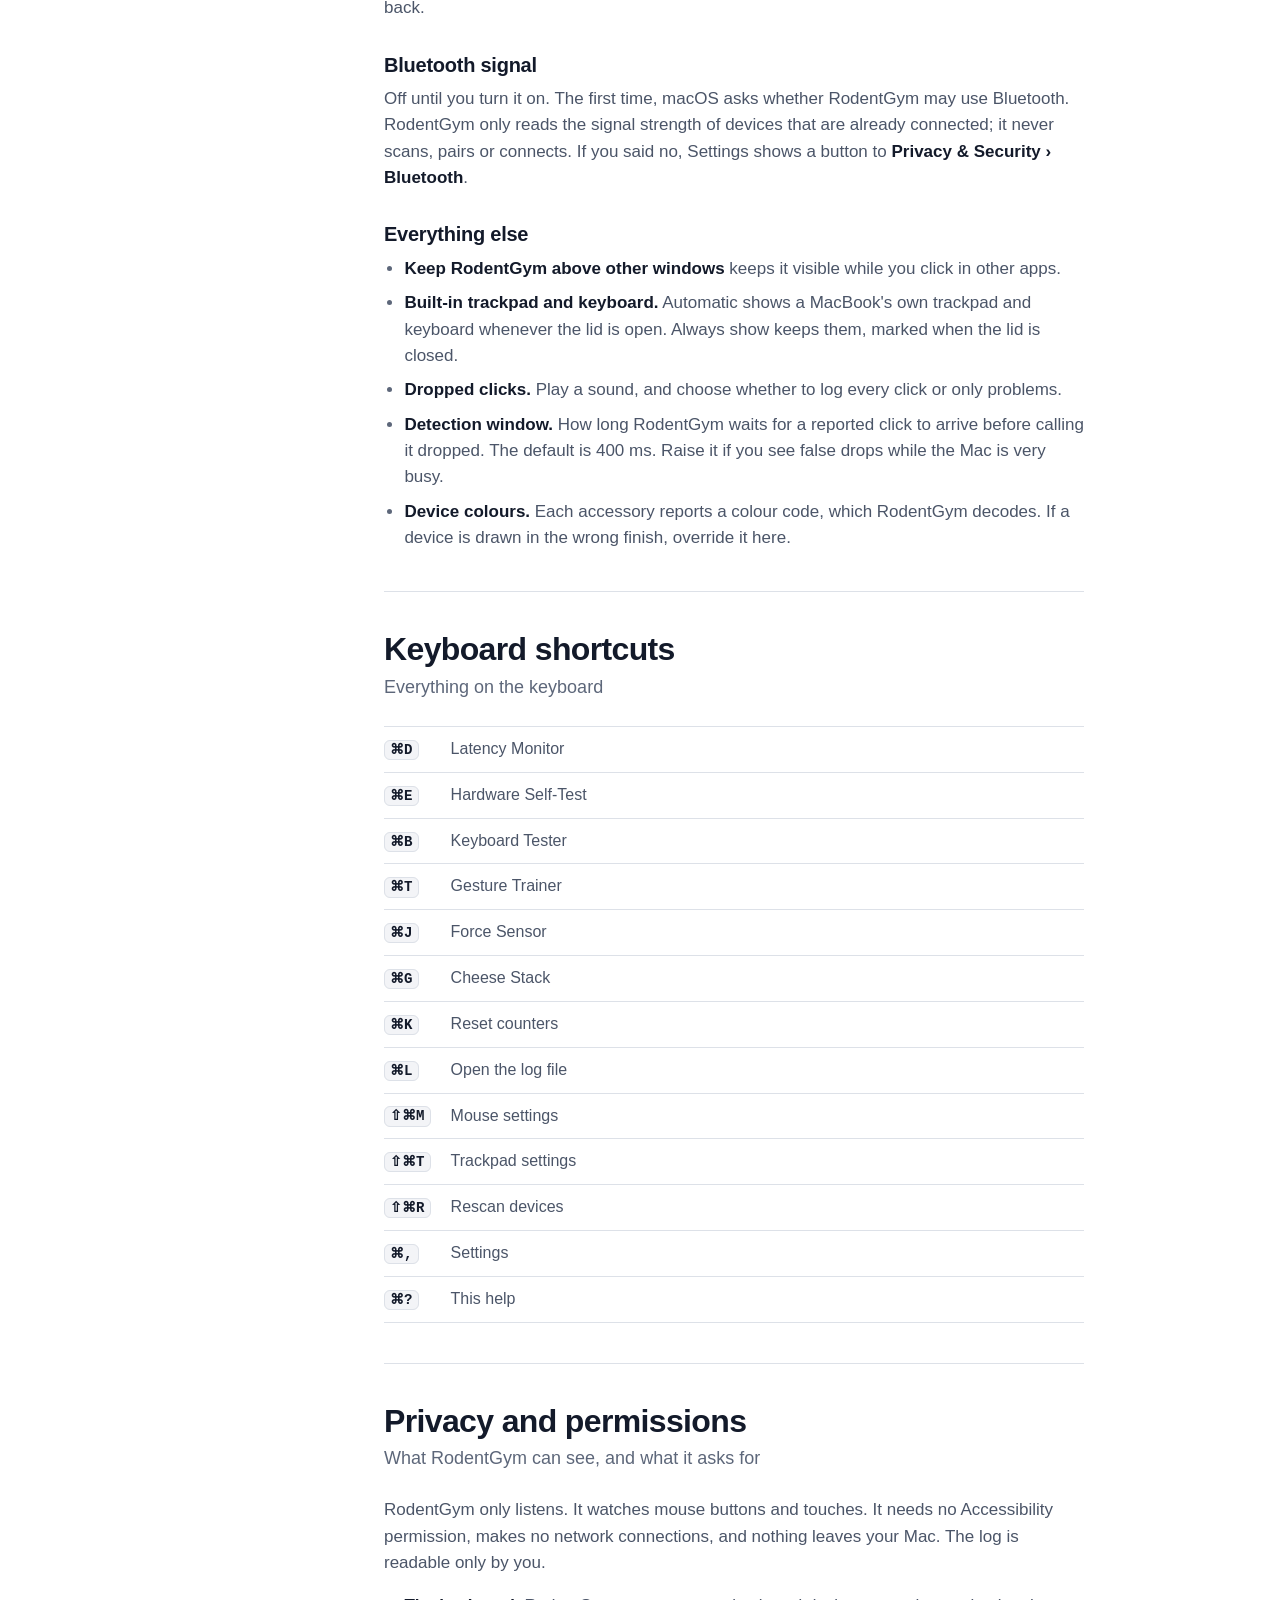
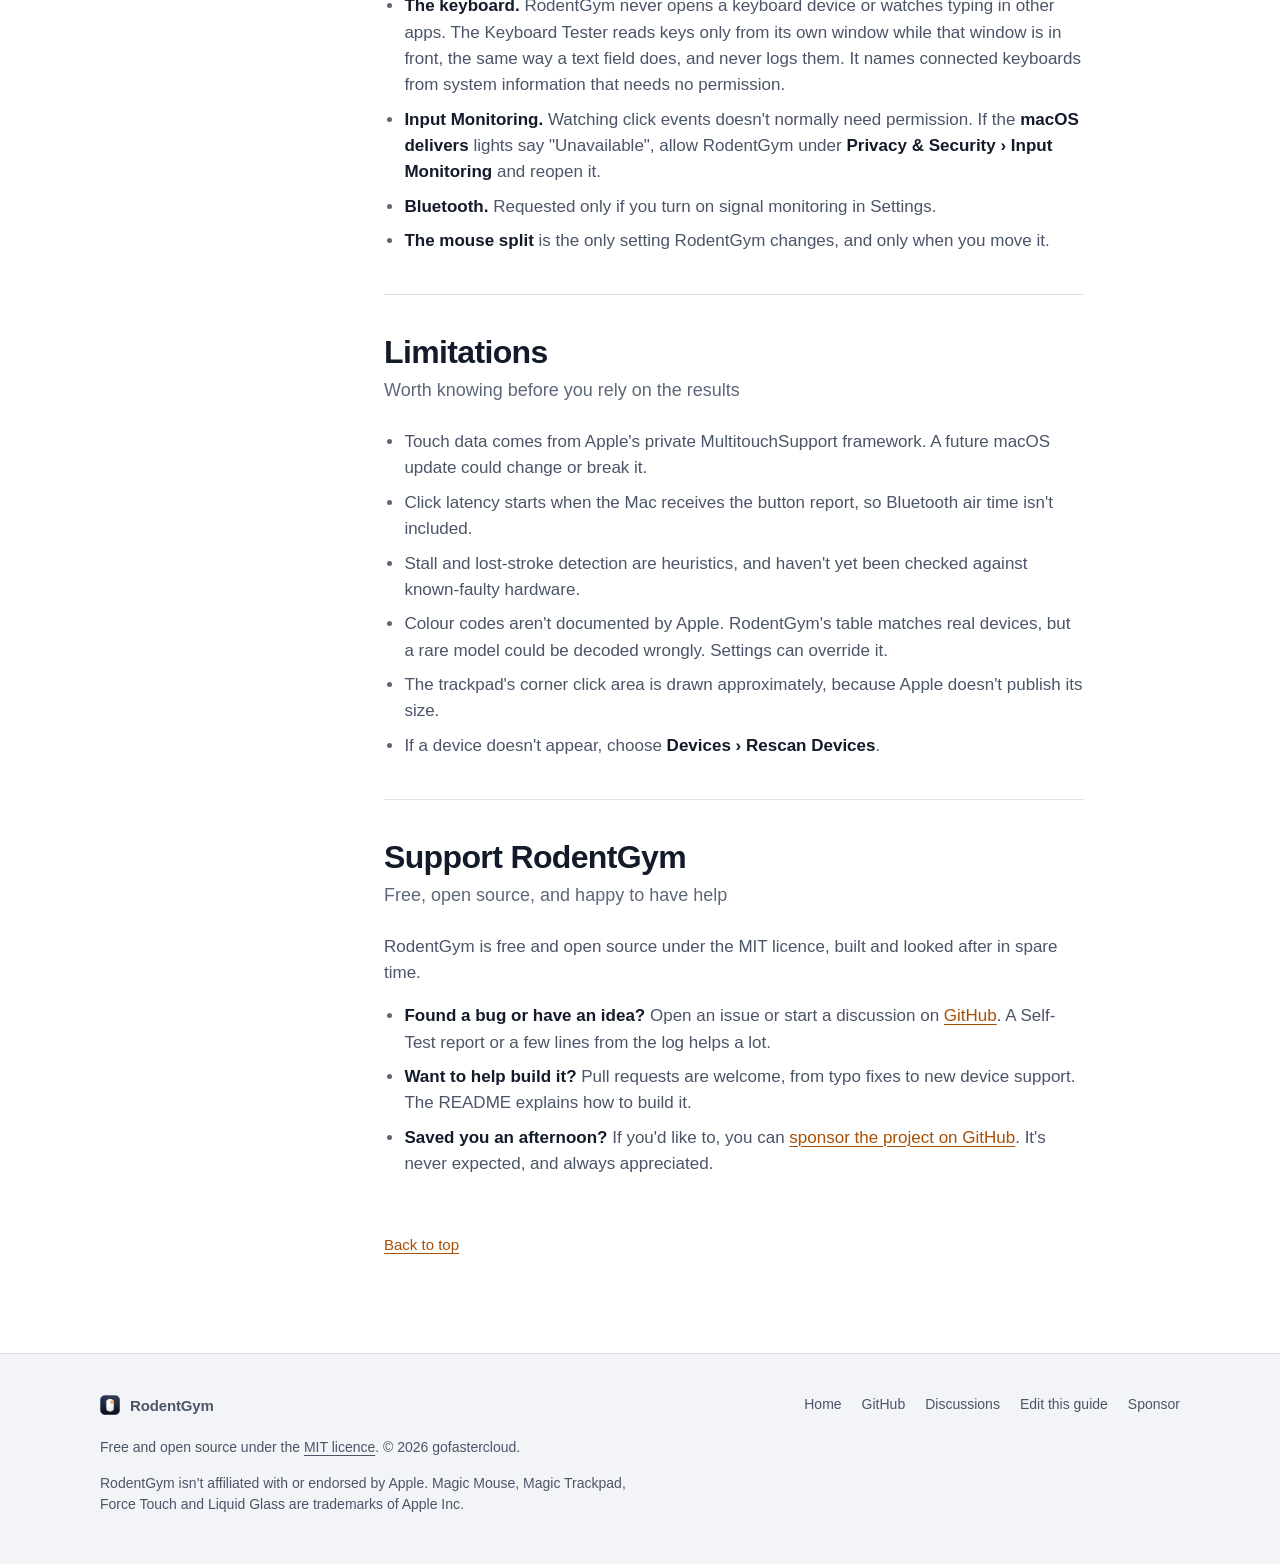
==== commit 54c07c24: "Keyboard tiles, Apple keyboards only, tidier device cards; fix button reports - Main window: each Ap" ====
--- a/docs/help.html
+++ b/docs/help.html
@@ -105,7 +105,9 @@
   <li><strong>Battery.</strong> Level, and whether the device is charging, charged, plugged in or on battery.</li>
   <li><strong>Sends.</strong> The raw button reports from the device, before macOS processes them.</li>
 </ul>
-<p>Under the drawing are the model, firmware, connection, colour, and the settings the driver is applying right now. They come from the driver rather than System Settings, so they show what's really in effect.</p>
+<p>Under the drawing, small tags show the firmware, the connection (with signal strength when Bluetooth monitoring is on) and the colour. Below them are the settings the driver is applying right now: secondary click, the split or click options, and scrolling, plus the Bluetooth address or serial number. They come from the driver rather than System Settings, so they show what's really in effect.</p>
+<h3 id="keyboards"><a class="heading-link" href="#keyboards">Keyboards</a></h3>
+<p>Each Apple keyboard gets a tile under the cards: a Magic Keyboard or Apple Wireless Keyboard, and the Mac's own keyboard while the lid is open. It shows the model, firmware, connection, layout and battery, including whether it's charging. Click the tile to open the <strong>Keyboard Tester</strong> with that keyboard chosen. Keyboards from other makers aren't shown.</p>
 <h3 id="macos-delivers"><a class="heading-link" href="#macos-delivers">macOS delivers</a></h3>
 <p>The bar under the cards shows the click events macOS hands to apps. A healthy click lights <strong>Sends</strong> on the card, then <strong>macOS delivers</strong> a moment later.</p>
 <h3 id="the-log"><a class="heading-link" href="#the-log">The log</a></h3>
@@ -172,7 +174,7 @@
 <h2 id="keyboard-tester-title"><a class="heading-link" href="#keyboard-tester">Keyboard Tester</a></h2>
 <p class="summary">Every key, plus chatter, stuck keys and rollover</p>
 </header>
-<p>Checks a Magic Keyboard, an older Apple Wireless Keyboard or your Mac's own keyboard. Open it from <strong>Devices › Keyboard Tester</strong> or press <code>⌘B</code>, then press every key once. Each key turns green as it works.</p>
+<p>Checks a Magic Keyboard, an older Apple Wireless Keyboard or your Mac's own keyboard. Other makers' keyboards aren't listed. Open it from <strong>Devices › Keyboard Tester</strong> or press <code>⌘B</code>, then press every key once. Each key turns green as it works.</p>
 <ul>
   <li><strong>Chatter</strong> is one press arriving as two, the usual sign of a worn or dirty switch. A key that releases and presses again within 30 ms is flagged orange.</li>
   <li><strong>Stuck</strong> keys are flagged when a key stays down for more than four seconds.</li>
@@ -248,7 +250,7 @@
 <h3 id="everything-else"><a class="heading-link" href="#everything-else">Everything else</a></h3>
 <ul>
   <li><strong>Keep RodentGym above other windows</strong> keeps it visible while you click in other apps.</li>
-  <li><strong>Built-in trackpad.</strong> Automatic shows a MacBook's own trackpad whenever the lid is open. Always show keeps the card, marked when the lid is closed.</li>
+  <li><strong>Built-in trackpad and keyboard.</strong> Automatic shows a MacBook's own trackpad and keyboard whenever the lid is open. Always show keeps them, marked when the lid is closed.</li>
   <li><strong>Dropped clicks.</strong> Play a sound, and choose whether to log every click or only problems.</li>
   <li><strong>Detection window.</strong> How long RodentGym waits for a reported click to arrive before calling it dropped. The default is 400 ms. Raise it if you see false drops while the Mac is very busy.</li>
   <li><strong>Device colours.</strong> Each accessory reports a colour code, which RodentGym decodes. If a device is drawn in the wrong finish, override it here.</li>
